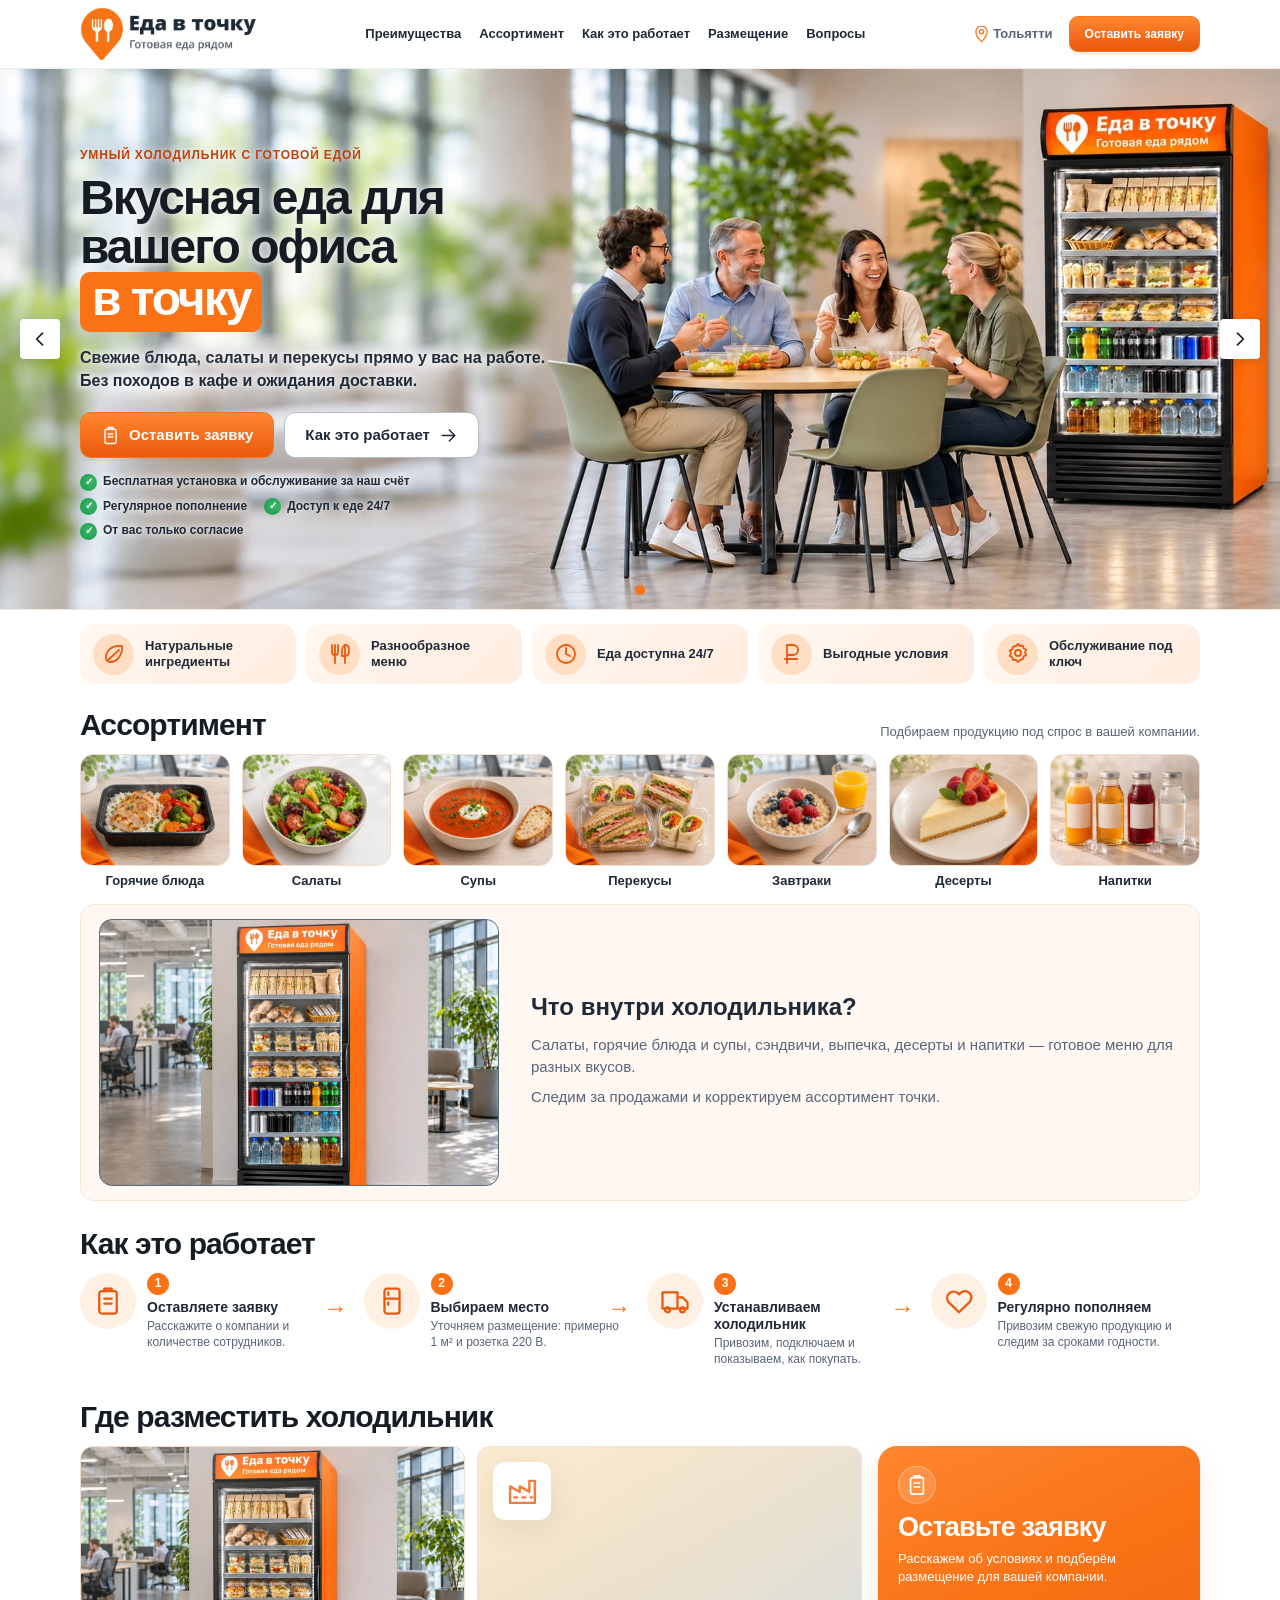
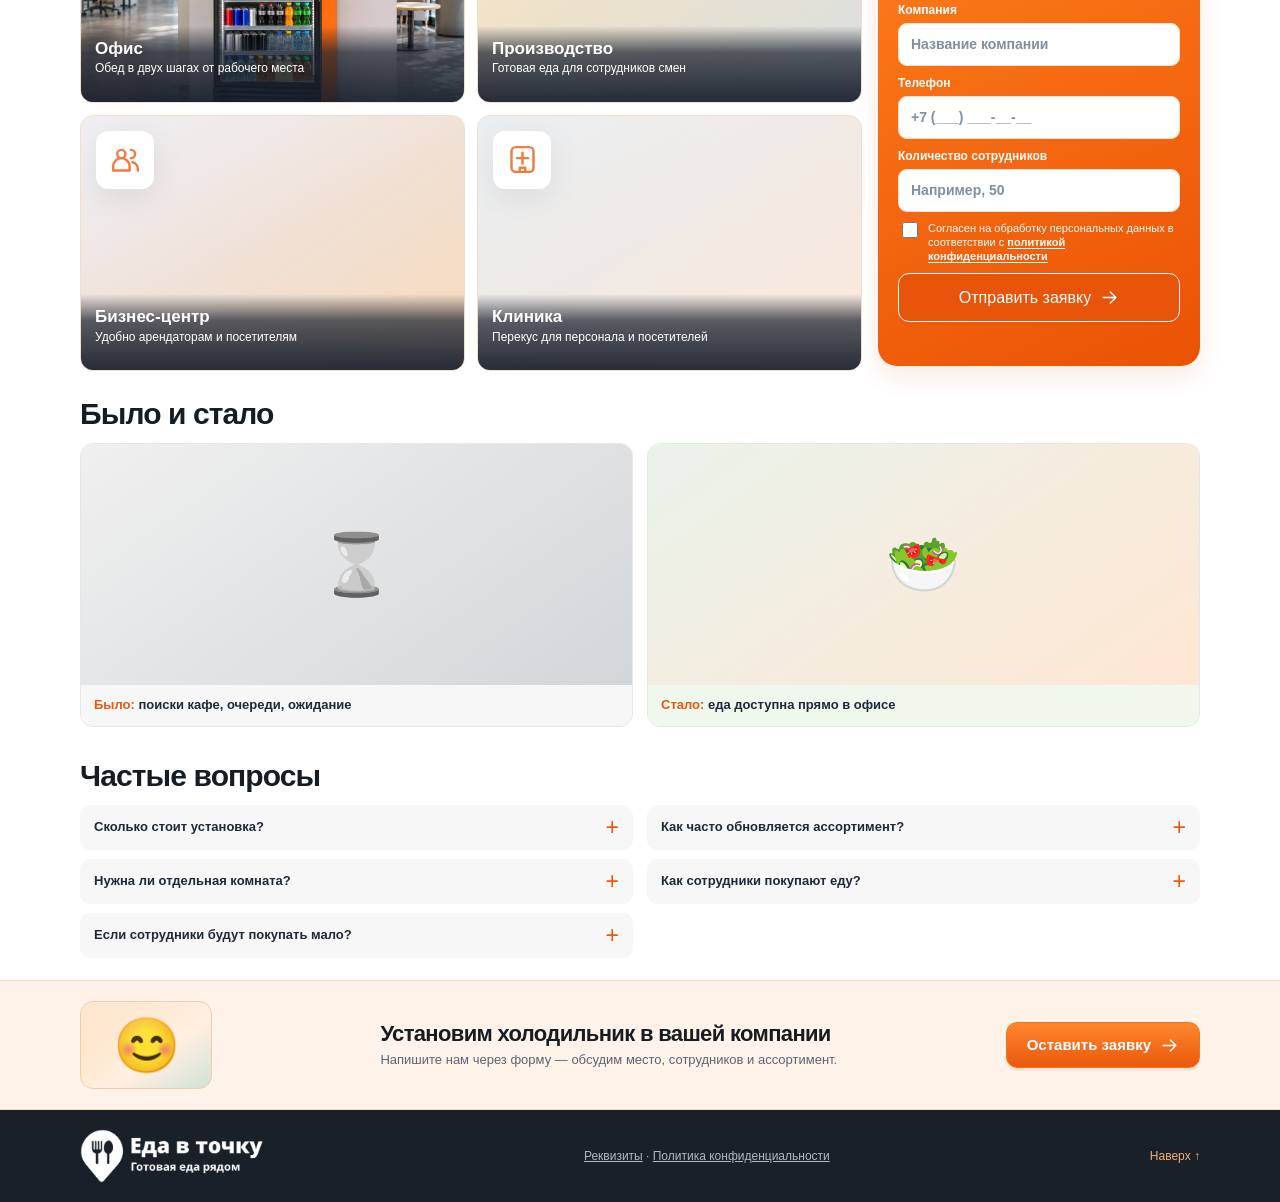
==== index.html @ dabb4aa0 "Блок «Что внутри холодильника»: фото с офисом (живее), блок компактнее на 130 px Co-Authored-By: Cla" ====
<!doctype html>
<html lang="ru">
<head>
  <meta charset="utf-8">
  <meta name="viewport" content="width=device-width, initial-scale=1">
  <meta name="theme-color" content="#f97316">
  <meta name="robots" content="noindex">
  <meta name="description" content="Готовая еда прямо в офисе: установим умный холодильник в Тольятти, будем пополнять ассортимент и обслуживать его.">
  <title>Еда в точку — готовая еда в вашем офисе</title>
  <link rel="icon" type="image/png" href="favicon.png">
  <link rel="stylesheet" href="landing.css">
</head>
<body class="lp" id="top">
  <a class="lp-skip" href="#content">К содержимому</a>
  <header class="lp-header">
    <div class="lp-wrap lp-header-bar">
      <a class="lp-logo" href="#top" aria-label="Еда в точку — наверх"><img src="images/logo.webp" width="480" height="146" alt="Еда в точку — готовая еда рядом"></a>
      <nav class="lp-nav" aria-label="Навигация"><a href="#benefits">Преимущества</a><a href="#inside">Ассортимент</a><a href="#how">Как это работает</a><a href="#placement">Размещение</a><a href="#faq">Вопросы</a></nav>
      <div class="lp-header-right"><span class="lp-city"><svg aria-hidden="true" class="" xmlns="http://www.w3.org/2000/svg" viewBox="0 0 24 24" fill="none" stroke="currentColor" stroke-width="1.8" stroke-linecap="round" stroke-linejoin="round"><path d="M12 22s8-8 8-14a8 8 0 0 0-16 0c0 6 8 14 8 14Z"/><circle cx="12" cy="8" r="3"/></svg> Тольятти</span><a class="lp-btn lp-btn-small" href="#lead">Оставить заявку</a></div>
    </div>
  </header>
  <main id="content">
    <section class="lp-hero lp-slider" aria-roledescription="carousel" aria-label="Главный баннер">
      <div class="lp-slides">
      <div class="lp-slide is-active" role="group" aria-roledescription="slide" aria-label="Слайд 1">
      <img class="lp-slide-img" src="images/hero.webp" width="1920" height="816" alt="Коллеги обедают в светлом офисе рядом с умным холодильником с готовой едой" fetchpriority="high" decoding="async">
      <div class="lp-wrap lp-hero-grid">
        <div class="lp-hero-copy">
          <p class="lp-eyebrow">Умный холодильник с готовой едой</p>
          <h1>Вкусная еда для вашего офиса <span class="lp-highlight">в точку</span></h1>
          <p class="lp-lead">Свежие блюда, салаты и перекусы прямо у вас на работе.<br> Без походов в кафе и ожидания доставки.</p>
          <div class="lp-actions"><a class="lp-btn" href="#lead"><svg aria-hidden="true" class="" xmlns="http://www.w3.org/2000/svg" viewBox="0 0 24 24" fill="none" stroke="currentColor" stroke-width="1.8" stroke-linecap="round" stroke-linejoin="round"><rect x="5" y="4" width="14" height="18" rx="2"/><path d="M9 4V2h6v2M9 10h6m-6 4h6"/></svg> Оставить заявку</a><a class="lp-btn lp-btn-ghost" href="#how">Как это работает <svg aria-hidden="true" class="" xmlns="http://www.w3.org/2000/svg" viewBox="0 0 24 24" fill="none" stroke="currentColor" stroke-width="1.8" stroke-linecap="round" stroke-linejoin="round"><path d="M4 12h16m-7-7 7 7-7 7"/></svg></a></div>
          <ul class="lp-ticks"><li class="lp-tick-wide">Бесплатная установка и обслуживание за наш счёт</li><li>Регулярное пополнение</li><li>Доступ к еде 24/7</li><li class="lp-tick-wide">От вас только согласие</li></ul>
        </div>
      </div>
      </div>
      </div>
      <button class="lp-arrow lp-arrow-prev" type="button" aria-label="Предыдущий слайд"><svg aria-hidden="true" viewBox="0 0 24 24" fill="none" stroke="currentColor" stroke-width="2" stroke-linecap="round" stroke-linejoin="round"><path d="m15 5-7 7 7 7"/></svg></button>
      <button class="lp-arrow lp-arrow-next" type="button" aria-label="Следующий слайд"><svg aria-hidden="true" viewBox="0 0 24 24" fill="none" stroke="currentColor" stroke-width="2" stroke-linecap="round" stroke-linejoin="round"><path d="m9 5 7 7-7 7"/></svg></button>
      <div class="lp-dots" role="tablist" aria-label="Выбор слайда"></div>
    </section>
    <section class="lp-perks-section" id="benefits" aria-label="Преимущества"><div class="lp-wrap lp-perks"><div class="lp-perk"><span class="lp-perk-icon"><svg aria-hidden="true" class="" xmlns="http://www.w3.org/2000/svg" viewBox="0 0 24 24" fill="none" stroke="currentColor" stroke-width="1.8" stroke-linecap="round" stroke-linejoin="round"><path d="M20 4C9 3 4 9 4 16a4 4 0 0 0 4 4c7 0 13-7 12-16ZM6 18l11-10"/></svg></span><span>Натуральные ингредиенты</span></div>
<div class="lp-perk"><span class="lp-perk-icon"><svg aria-hidden="true" class="" xmlns="http://www.w3.org/2000/svg" viewBox="0 0 24 24" fill="none" stroke="currentColor" stroke-width="1.8" stroke-linecap="round" stroke-linejoin="round"><path d="M4 3v7a3 3 0 0 0 6 0V3M7 3v18M17 3v18M14 9c0-4 2-6 4-6s3 2 3 6-2 5-4 5h-3Z"/></svg></span><span>Разнообразное меню</span></div>
<div class="lp-perk"><span class="lp-perk-icon"><svg aria-hidden="true" class="" xmlns="http://www.w3.org/2000/svg" viewBox="0 0 24 24" fill="none" stroke="currentColor" stroke-width="1.8" stroke-linecap="round" stroke-linejoin="round"><circle cx="12" cy="12" r="9"/><path d="M12 6v6l4 2"/></svg></span><span>Еда доступна 24/7</span></div>
<div class="lp-perk"><span class="lp-perk-icon"><svg aria-hidden="true" class="" xmlns="http://www.w3.org/2000/svg" viewBox="0 0 24 24" fill="none" stroke="currentColor" stroke-width="1.8" stroke-linecap="round" stroke-linejoin="round"><path d="M7 17V3h6a5 5 0 0 1 0 10H7m-2 4h12M7 21v-8"/></svg></span><span>Выгодные условия</span></div>
<div class="lp-perk"><span class="lp-perk-icon"><svg aria-hidden="true" class="" xmlns="http://www.w3.org/2000/svg" viewBox="0 0 24 24" fill="none" stroke="currentColor" stroke-width="1.8" stroke-linecap="round" stroke-linejoin="round"><path d="M12 2 14 4l2.8-.4.8 2.7 2.5 1.4-1 2.7 1 2.7-2.5 1.4-.8 2.7L14 17.8 12 20l-2-2.2-2.8.4-.8-2.7L3.9 14l1-2.7-1-2.7 2.5-1.4.8-2.7L10 4Z"/><circle cx="12" cy="11" r="3"/></svg></span><span>Обслуживание под ключ</span></div></div></section>
    <section class="lp-section lp-food-section" id="inside">
      <div class="lp-wrap"><div class="lp-section-head"><h2>Ассортимент</h2><p>Подбираем продукцию под спрос в вашей компании.</p></div><div class="lp-food-grid"><article class="lp-food-tile"><div class="lp-photo-slot lp-food-photo"><img src="images/food-hot.webp" width="800" height="600" alt="Горячий обед: запечённая курица с рисом и овощами" loading="lazy" decoding="async"></div><h3>Горячие блюда</h3></article>
<article class="lp-food-tile"><div class="lp-photo-slot lp-food-photo"><img src="images/food-salads.webp" width="800" height="600" alt="Свежий салат с овощами и зеленью в миске" loading="lazy" decoding="async"></div><h3>Салаты</h3></article>
<article class="lp-food-tile"><div class="lp-photo-slot lp-food-photo"><img src="images/food-soups.webp" width="800" height="600" alt="Томатный суп со сметаной и зеленью, рядом ломтик хлеба" loading="lazy" decoding="async"></div><h3>Супы</h3></article>
<article class="lp-food-tile"><div class="lp-photo-slot lp-food-photo"><img src="images/food-snacks.webp" width="800" height="600" alt="Сэндвичи и роллы в прозрачных контейнерах" loading="lazy" decoding="async"></div><h3>Перекусы</h3></article>
<article class="lp-food-tile"><div class="lp-photo-slot lp-food-photo"><img src="images/food-breakfast.webp" width="800" height="600" alt="Овсяная каша с ягодами и стакан апельсинового сока" loading="lazy" decoding="async"></div><h3>Завтраки</h3></article>
<article class="lp-food-tile"><div class="lp-photo-slot lp-food-photo"><img src="images/food-desserts.webp" width="800" height="600" alt="Чизкейк с малиной, клубникой и мятой на тарелке" loading="lazy" decoding="async"></div><h3>Десерты</h3></article>
<article class="lp-food-tile"><div class="lp-photo-slot lp-food-photo"><img src="images/food-drinks.webp" width="800" height="600" alt="Стеклянные бутылки с соками и водой со льдом" loading="lazy" decoding="async"></div><h3>Напитки</h3></article></div>
        <div class="lp-fridge-feature">
          <div class="lp-photo-slot lp-fridge-slot"><img src="images/place-office.webp" width="1200" height="900" alt="Холодильник «Еда в точку» с сэндвичами, салатами, горячими обедами и напитками в светлом офисе" loading="lazy" decoding="async"></div>
          <div><h3>Что внутри холодильника?</h3><p>Салаты, горячие блюда и супы, сэндвичи, выпечка, десерты и напитки — готовое меню для разных вкусов.</p><p>Следим за продажами и корректируем ассортимент точки.</p></div>
        </div>
      </div>
    </section>
    <section class="lp-section lp-how-section" id="how">
      <div class="lp-wrap"><h2>Как это работает</h2><ol class="lp-steps"><li class="lp-step"><span class="lp-step-icon"><svg aria-hidden="true" class="" xmlns="http://www.w3.org/2000/svg" viewBox="0 0 24 24" fill="none" stroke="currentColor" stroke-width="1.8" stroke-linecap="round" stroke-linejoin="round"><rect x="5" y="4" width="14" height="18" rx="2"/><path d="M9 4V2h6v2M9 10h6m-6 4h6"/></svg></span><div class="lp-step-text"><span class="lp-step-number">1</span><h3>Оставляете заявку</h3><p>Расскажите о компании и количестве сотрудников.</p></div></li>
<li class="lp-step"><span class="lp-step-icon"><svg aria-hidden="true" class="" xmlns="http://www.w3.org/2000/svg" viewBox="0 0 24 24" fill="none" stroke="currentColor" stroke-width="1.8" stroke-linecap="round" stroke-linejoin="round"><rect x="6" y="2" width="12" height="20" rx="2"/><path d="M6 10h12M9 5v2m0 6v2"/></svg></span><div class="lp-step-text"><span class="lp-step-number">2</span><h3>Выбираем место</h3><p>Уточняем размещение: примерно 1 м² и розетка 220 В.</p></div></li>
<li class="lp-step"><span class="lp-step-icon"><svg aria-hidden="true" class="" xmlns="http://www.w3.org/2000/svg" viewBox="0 0 24 24" fill="none" stroke="currentColor" stroke-width="1.8" stroke-linecap="round" stroke-linejoin="round"><path d="M2 5h12v13H2zM14 9h4l4 4v5h-8"/><circle cx="6" cy="19" r="2"/><circle cx="18" cy="19" r="2"/></svg></span><div class="lp-step-text"><span class="lp-step-number">3</span><h3>Устанавливаем холодильник</h3><p>Привозим, подключаем и показываем, как покупать.</p></div></li>
<li class="lp-step"><span class="lp-step-icon"><svg aria-hidden="true" class="" xmlns="http://www.w3.org/2000/svg" viewBox="0 0 24 24" fill="none" stroke="currentColor" stroke-width="1.8" stroke-linecap="round" stroke-linejoin="round"><path d="M20.4 5.6a5.2 5.2 0 0 0-7.3 0L12 6.7l-1.1-1.1a5.2 5.2 0 0 0-7.3 7.3L12 21l8.4-8.1a5.2 5.2 0 0 0 0-7.3Z"/></svg></span><div class="lp-step-text"><span class="lp-step-number">4</span><h3>Регулярно пополняем</h3><p>Привозим свежую продукцию и следим за сроками годности.</p></div></li></ol></div>
    </section>
    <section class="lp-section lp-placement-section" id="placement">
      <div class="lp-wrap">
        <h2>Где разместить холодильник</h2>
        <div class="lp-placement-grid">
          <div class="lp-places"><article class="lp-place"><div class="lp-photo-slot lp-place-photo"><img src="images/place-office.webp" width="1200" height="900" alt="Холодильник «Еда в точку» в светлом офисе open-space" loading="lazy" decoding="async"><div class="lp-place-caption"><h3>Офис</h3><p>Обед в двух шагах от рабочего места</p></div></div></article>
<article class="lp-place"><div class="lp-photo-slot lp-place-photo" data-image="place-production" role="img" aria-label="Готовая еда для сотрудников смен"><span class="lp-scene-symbol"><svg aria-hidden="true" class="" xmlns="http://www.w3.org/2000/svg" viewBox="0 0 24 24" fill="none" stroke="currentColor" stroke-width="1.8" stroke-linecap="round" stroke-linejoin="round"><path d="M3 21V9l7 4V9l7 4V5h4v16H3Z"/><path d="M6 17h2m4 0h2m4 0h1"/></svg></span><div class="lp-place-caption"><h3>Производство</h3><p>Готовая еда для сотрудников смен</p></div></div></article>
<article class="lp-place"><div class="lp-photo-slot lp-place-photo" data-image="place-business-center" role="img" aria-label="Удобно арендаторам и посетителям"><span class="lp-scene-symbol"><svg aria-hidden="true" class="" xmlns="http://www.w3.org/2000/svg" viewBox="0 0 24 24" fill="none" stroke="currentColor" stroke-width="1.8" stroke-linecap="round" stroke-linejoin="round"><circle cx="9" cy="8" r="3"/><path d="M3 20v-3a6 6 0 0 1 12 0v3H3ZM16 5a3 3 0 0 1 0 6M17 14a5 5 0 0 1 4 5v1"/></svg></span><div class="lp-place-caption"><h3>Бизнес-центр</h3><p>Удобно арендаторам и посетителям</p></div></div></article>
<article class="lp-place"><div class="lp-photo-slot lp-place-photo" data-image="place-clinic" role="img" aria-label="Перекус для персонала и посетителей"><span class="lp-scene-symbol"><svg aria-hidden="true" class="" xmlns="http://www.w3.org/2000/svg" viewBox="0 0 24 24" fill="none" stroke="currentColor" stroke-width="1.8" stroke-linecap="round" stroke-linejoin="round"><rect x="4" y="3" width="16" height="18" rx="3"/><path d="M12 7v8m-4-4h8M10 21v-3h4v3"/></svg></span><div class="lp-place-caption"><h3>Клиника</h3><p>Перекус для персонала и посетителей</p></div></div></article></div>
          <aside class="lp-lead-panel" id="lead">
            <div class="lp-lead-panel-head"><span class="lp-lead-icon"><svg aria-hidden="true" class="" xmlns="http://www.w3.org/2000/svg" viewBox="0 0 24 24" fill="none" stroke="currentColor" stroke-width="1.8" stroke-linecap="round" stroke-linejoin="round"><rect x="5" y="4" width="14" height="18" rx="2"/><path d="M9 4V2h6v2M9 10h6m-6 4h6"/></svg></span><h2>Оставьте заявку</h2><p>Расскажем об условиях и подберём размещение для вашей компании.</p></div>
            <form class="lp-form" id="lead-form" action="submit.php" method="post" novalidate>
              <label>Компания<input name="company" type="text" autocomplete="organization" maxlength="150" placeholder="Название компании" required></label>
              <label>Телефон<input name="phone" type="tel" autocomplete="tel" inputmode="tel" maxlength="30" placeholder="+7 (___) ___-__-__" required></label>
              <label>Количество сотрудников<input name="employees" type="number" min="1" max="99999" inputmode="numeric" placeholder="Например, 50"></label>
              <div class="lp-hp" aria-hidden="true"><label>Сайт<input type="text" name="website" autocomplete="off" tabindex="-1"></label></div>
              <label class="lp-check"><input name="consent" type="checkbox" value="1" required><span>Согласен на обработку персональных данных в соответствии с <a href="privacy.html" target="_blank" rel="noopener">политикой конфиденциальности</a></span></label>
              <button type="submit" class="lp-btn lp-form-btn">Отправить заявку <svg aria-hidden="true" class="" xmlns="http://www.w3.org/2000/svg" viewBox="0 0 24 24" fill="none" stroke="currentColor" stroke-width="1.8" stroke-linecap="round" stroke-linejoin="round"><path d="M4 12h16m-7-7 7 7-7 7"/></svg></button>
              <p class="lp-form-note" id="lead-status" aria-live="polite" role="status"></p>
            </form>
          </aside>
        </div>
      </div>
    </section>
    <section class="lp-section lp-compare-section" id="comparison">
      <div class="lp-wrap"><h2>Было и стало</h2><div class="lp-compare-grid">
        <figure class="lp-compare-card"><div class="lp-compare-photo lp-compare-before" role="img" aria-label="Сотрудник ждёт обед в очереди"><span aria-hidden="true">⌛</span></div><figcaption><strong>Было:</strong> поиски кафе, очереди, ожидание</figcaption></figure>
        <figure class="lp-compare-card"><div class="lp-compare-photo lp-compare-after" role="img" aria-label="Сотрудник выбирает обед в офисном холодильнике"><span aria-hidden="true">🥗</span></div><figcaption><strong>Стало:</strong> еда доступна прямо в офисе</figcaption></figure>
      </div></div>
    </section>
    <section class="lp-section lp-faq-section" id="faq"><div class="lp-wrap"><h2>Частые вопросы</h2><div class="lp-faq"><details class="lp-faq-item"><summary>Сколько стоит установка?<span class="lp-faq-mark" aria-hidden="true">+</span></summary><p>Устанавливаем холодильник за наш счёт. Детальные условия размещения обсуждаем индивидуально.</p></details>
<details class="lp-faq-item"><summary>Как часто обновляется ассортимент?<span class="lp-faq-mark" aria-hidden="true">+</span></summary><p>Привозим свежую продукцию по графику, следим за сроками годности и анализируем покупки, чтобы корректировать ассортимент.</p></details>
<details class="lp-faq-item"><summary>Нужна ли отдельная комната?<span class="lp-faq-mark" aria-hidden="true">+</span></summary><p>Нет. Достаточно места примерно 1 × 1 метр и розетки 220 В. Доступ курьера и остальные условия согласуем перед установкой.</p></details>
<details class="lp-faq-item"><summary>Как сотрудники покупают еду?<span class="lp-faq-mark" aria-hidden="true">+</span></summary><p>Выбирают продукт у холодильника и оплачивают покупку через приложение по QR-коду.</p></details>
<details class="lp-faq-item"><summary>Если сотрудники будут покупать мало?<span class="lp-faq-mark" aria-hidden="true">+</span></summary><p>Обсудим прогнозируемую посещаемость и условия размещения до установки холодильника. Обязательный минимальный оборот здесь не заявляем.</p></details></div></div></section>
    <section class="lp-bottom-cta"><div class="lp-wrap lp-bottom-inner"><div class="lp-photo-slot lp-bottom-photo" data-image="lead-relax" role="img" aria-label="Сотрудница с готовым обедом отдыхает рядом с холодильником"><span aria-hidden="true">😊</span></div><div><h2>Установим холодильник в вашей компании</h2><p>Напишите нам через форму — обсудим место, сотрудников и ассортимент.</p></div><a class="lp-btn" href="#lead">Оставить заявку <svg aria-hidden="true" class="" xmlns="http://www.w3.org/2000/svg" viewBox="0 0 24 24" fill="none" stroke="currentColor" stroke-width="1.8" stroke-linecap="round" stroke-linejoin="round"><path d="M4 12h16m-7-7 7 7-7 7"/></svg></a></div></section>
  </main>
  <footer class="lp-footer"><div class="lp-wrap lp-footer-row"><a class="lp-logo lp-logo-footer" href="#top"><img src="images/logo-white.webp" width="480" height="141" alt="Еда в точку — готовая еда рядом"></a><div class="lp-footer-req"><a href="requisites.html">Реквизиты</a> · <a href="privacy.html">Политика конфиденциальности</a></div><a href="#top" class="lp-footer-top">Наверх ↑</a></div></footer>
  <script>
(function () {
  var slider = document.querySelector('.lp-slider');
  if (!slider) return;
  var slides = slider.querySelectorAll('.lp-slide');
  var dots = slider.querySelector('.lp-dots');
  var current = 0;
  function show(i) {
    current = (i + slides.length) % slides.length;
    slides.forEach(function (el, n) {
      el.classList.toggle('is-active', n === current);
      el.setAttribute('aria-hidden', n === current ? 'false' : 'true');
    });
    dots.querySelectorAll('button').forEach(function (b, n) {
      b.setAttribute('aria-selected', n === current ? 'true' : 'false');
    });
  }
  slides.forEach(function (el, n) {
    var b = document.createElement('button');
    b.type = 'button';
    b.setAttribute('role', 'tab');
    b.setAttribute('aria-label', 'Слайд ' + (n + 1));
    b.addEventListener('click', function () { show(n); });
    dots.appendChild(b);
  });
  slider.querySelector('.lp-arrow-prev').addEventListener('click', function () { show(current - 1); });
  slider.querySelector('.lp-arrow-next').addEventListener('click', function () { show(current + 1); });
  show(0);
})();
</script>
  <script>
  (function () {
    var form = document.getElementById('lead-form');
    var status = document.getElementById('lead-status');
    var button = form.querySelector('button');
    form.addEventListener('submit', function (event) {
      event.preventDefault();
      var company = form.elements.company.value.trim();
      var phone = form.elements.phone.value.replace(/\D/g, '');
      if (!company || phone.length < 10 || !form.elements.consent.checked) {
        status.textContent = 'Заполните компанию, телефон и подтвердите согласие.';
        return;
      }
      button.disabled = true;
      status.textContent = 'Отправляем...';
      fetch(form.action, {method: 'POST', body: new FormData(form)})
        .then(function (response) { return response.json().then(function (data) { return {ok:response.ok && data.ok, data:data}; }); })
        .then(function (result) {
          if (result.ok) {
            form.reset();
            status.textContent = 'Спасибо! Заявка отправлена. Свяжемся с вами в рабочее время.';
          } else {
            status.textContent = result.data && result.data.errors ? 'Проверьте поля формы.' : 'Не удалось отправить заявку. Попробуйте позже.';
          }
        })
        .catch(function () { status.textContent = 'Не удалось отправить заявку. Попробуйте позже.'; })
        .then(function () { button.disabled = false; });
    });
  })();
  </script>
</body>
</html>
---- landing.css ----
/* «Еда в точку» — style v4. One-page responsive orange / white landing. */
:root {
  --lp-orange: #f97316;
  --lp-orange-dark: #ea580c;
  --lp-orange-soft: #fff1e6;
  --lp-ink: #1f2937;
  --lp-ink-deep: #151c24;
  --lp-muted: #596579;
  --lp-line: #e6e6e6;
  --lp-light: #fffaf6;
  --lp-white: #fff;
  --lp-green: #16a34a;
  --lp-radius: 17px;
}
*, *::before, *::after { box-sizing:border-box; }
html { scroll-behavior:smooth; scroll-padding-top:75px; }
body.lp { margin:0; background:var(--lp-white); color:var(--lp-ink); font:400 16px/1.46 -apple-system,BlinkMacSystemFont,"Segoe UI",Roboto,Arial,sans-serif; }
.lp img,.lp svg { display:block; }
.lp svg { width:22px; height:22px; }
.lp img { max-width:100%; }
.lp a { color:inherit; }
.lp button,.lp input { font:inherit; }
.lp-wrap { width:min(100% - 32px, 1120px); margin-inline:auto; }
.lp-skip { position:absolute; left:-9999px; top:10px; z-index:100; background:white; padding:10px; }
.lp-skip:focus { left:10px; }
:where(a,button,input,summary):focus-visible { outline:3px solid #fbbf24; outline-offset:3px; }
.lp-header { position:sticky; top:0; z-index:40; background:rgba(255,255,255,.97); border-bottom:1px solid #eee; backdrop-filter:blur(16px); }
.lp-header-bar { min-height:68px; display:flex; align-items:center; gap:20px; }
.lp-logo { display:inline-flex; align-items:center; gap:11px; flex:0 0 auto; color:var(--lp-ink-deep); text-decoration:none; font-weight:850; font-size:23px; line-height:1.0; letter-spacing:-.045em; }
.lp-logo small { display:block; margin-top:5px; color:var(--lp-muted); font-size:11px; letter-spacing:0; font-weight:600; }
.lp-logo-mark { width:39px; height:43px; flex:0 0 39px; display:grid; place-items:center; background:var(--lp-orange); color:#fff; border-radius:54% 54% 54% 7%; transform:rotate(-45deg); }
.lp-logo-mark svg { transform:rotate(45deg); width:23px; height:23px; }
.lp-nav { display:flex; align-items:center; flex-wrap:wrap; gap:18px; margin-left:auto; }
.lp-nav a { font-size:13px; text-decoration:none; font-weight:650; white-space:nowrap; transition:color .2s; }
.lp-nav a:hover { color:var(--lp-orange-dark); }
.lp-header-right { margin-left:auto; display:flex; align-items:center; gap:16px; }
.lp-city { color:var(--lp-muted); font-size:13px; display:inline-flex; align-items:center; gap:3px; white-space:nowrap; font-weight:650; }
.lp-city svg { color:var(--lp-orange); width:17px; height:17px; }
.lp-btn { border:1px solid var(--lp-orange); color:#fff!important; background:linear-gradient(180deg,#ff8730,var(--lp-orange-dark)); display:inline-flex; align-items:center; justify-content:center; gap:9px; text-decoration:none; border-radius:11px; padding:12px 20px; font-size:15px; font-weight:750; line-height:1.22; cursor:pointer; min-height:46px; box-shadow:0 3px 0 rgba(153,64,12,.08); transition:transform .16s,background .16s,box-shadow .16s; }
.lp-btn svg { width:19px; height:19px; }
.lp-btn:hover { background:linear-gradient(180deg,#f97316,#d84909); transform:translateY(-1px); box-shadow:0 7px 14px rgba(234,88,12,.14); }
.lp-btn-small { min-height:36px; padding:9px 15px; border-radius:9px; font-size:12px; white-space:nowrap; }
.lp-btn-ghost { background:#fff; color:var(--lp-ink)!important; border-color:#b5bcc5; box-shadow:none; }
.lp-btn-ghost:hover { color:var(--lp-orange-dark)!important; border-color:var(--lp-orange); background:#fff; }
.lp-hero { background:linear-gradient(110deg,#fff 5%,#fffaf5 47%,#fbe9dc 100%); border-bottom:1px solid #f7e8dc; }
.lp-hero-grid { min-height:382px; display:grid; grid-template-columns:minmax(0,.89fr) minmax(0,1.11fr); align-items:stretch; gap:12px; }
.lp-hero-copy { padding:44px 6px 35px 0; align-self:center; z-index:1; }
.lp-eyebrow { font-size:12px; font-weight:850; letter-spacing:.07em; text-transform:uppercase; margin:0 0 8px; color:var(--lp-orange-dark); }
h1,h2,h3,p { overflow-wrap:break-word; }
.lp h1 { font-size:clamp(32px,3.9vw,48px); line-height:1.03; max-width:555px; margin:0 0 14px; font-weight:850; letter-spacing:-.042em; color:var(--lp-ink-deep); }
.lp-highlight { display:inline-block; border-radius:10px; color:white; background:var(--lp-orange); padding:0 10px 4px; box-decoration-break:clone; }
.lp-lead { color:#384253; font-size:16px; line-height:1.45; max-width:470px; margin:0 0 20px; }
.lp-actions { display:flex; flex-wrap:wrap; gap:10px; margin-bottom:15px; }
.lp-ticks { display:flex; flex-wrap:wrap; gap:7px 17px; list-style:none; padding:0; margin:0; color:#3f4852; font-size:12px; font-weight:650; }
.lp-ticks li { display:flex; align-items:center; gap:6px; }
.lp-ticks li::before { content:"✓"; color:#fff; background:var(--lp-green); font-size:10px; display:grid; place-items:center; border-radius:50%; height:17px; width:17px; flex:0 0 17px; }
.lp-photo-flag { position:absolute; bottom:9px; right:9px; background:#fffde9; color:#986108; border:1px solid #f6d58d; border-radius:6px; padding:4px 7px; font-size:10px; }
.lp-perks-section { padding:14px 0 6px; }
.lp-perks { display:grid; grid-template-columns:repeat(5,minmax(0,1fr)); gap:10px; }
.lp-perk { display:flex; align-items:center; gap:11px; min-height:60px; border-radius:15px; background:linear-gradient(135deg,#fff8f1,#ffede0); padding:9px 13px; font-size:13px; font-weight:750; line-height:1.23; }
.lp-perk-icon { width:41px; height:41px; flex:0 0 41px; display:grid; place-items:center; color:var(--lp-orange-dark); border-radius:50%; background:#ffdec4; }
.lp-perk-icon svg { width:24px; height:24px; }
.lp-section { padding:17px 0; }
.lp-section h2,.lp-bottom-cta h2 { margin:0 0 12px; font-size:clamp(23px,2.6vw,30px); color:var(--lp-ink-deep); line-height:1.17; font-weight:850; letter-spacing:-.03em; }
.lp-section-head { display:flex; align-items:end; gap:16px; justify-content:space-between; }
.lp-section-head p { margin:0 0 12px; color:var(--lp-muted); font-size:13px; }
.lp-food-grid { display:grid; grid-template-columns:repeat(7,minmax(0,1fr)); gap:12px; }
.lp-food-tile { min-width:0; }
.lp-photo-slot { border-radius:13px; background:linear-gradient(145deg,#ffdbb7,#fff0e1 60%,#d3e1d7); position:relative; overflow:hidden; display:grid; place-items:center; border:1px solid #f0dfce; }
.lp-photo-slot::after { content:""; position:absolute; inset:0; pointer-events:none; background:linear-gradient(155deg,rgba(255,255,255,.32),transparent 50%); }
.lp-food-photo { aspect-ratio:4/3; }
.lp-food-photo > span { filter:drop-shadow(0 10px 7px #74462944); font-size:clamp(38px,5vw,72px); transform:rotate(-7deg); }
.lp-food-tile h3 { font-size:13px; line-height:1.3; text-align:center; font-weight:750; margin:7px 0 0; }
.lp-how-section { padding:8px 0 15px; }
.lp-steps { counter-reset:steps; margin:0; padding:0; display:grid; grid-template-columns:repeat(4,minmax(0,1fr)); gap:14px; list-style:none; }
.lp-step { min-width:0; display:flex; align-items:start; gap:11px; position:relative; }
.lp-step:not(:last-child)::after { content:"→"; color:var(--lp-orange); font-size:24px; position:absolute; right:2px; top:17px; }
.lp-step-icon { border-radius:50%; background:#fff0e4; color:var(--lp-orange-dark); display:grid; place-items:center; width:56px; height:56px; flex:0 0 56px; }
.lp-step-icon svg { width:30px; height:30px; }
.lp-step-text { min-width:0; padding-right:13px; }
.lp-step-number { background:var(--lp-orange); color:#fff; font-weight:850; border-radius:50%; width:22px; height:22px; display:grid; place-items:center; font-size:12px; margin-bottom:4px; }
.lp-step h3 { font-size:14px; line-height:1.22; font-weight:800; margin:0 0 3px; }
.lp-step p { font-size:12px; color:var(--lp-muted); margin:0; line-height:1.32; }
.lp-placement-section { padding-top:16px; }
.lp-placement-grid { display:grid; grid-template-columns:minmax(0,1fr) 322px; gap:16px; align-items:start; }
.lp-places { display:grid; grid-template-columns:repeat(2,minmax(0,1fr)); gap:12px; }
.lp-place-photo { aspect-ratio:16/9; align-items:end; background:linear-gradient(145deg,#ffe3c8,#d8dfea 58%,#e4f2e4); }
.lp-place:nth-child(2) .lp-place-photo { background:linear-gradient(145deg,#fce2b9,#d8dfe2); }
.lp-place:nth-child(3) .lp-place-photo { background:linear-gradient(145deg,#e9e9f0,#f8d9bb); }
.lp-place:nth-child(4) .lp-place-photo { background:linear-gradient(145deg,#e4e9ed,#fce9db); }
.lp-scene-symbol { position:absolute; top:15px; left:15px; background:#fff; border-radius:12px; display:grid; place-items:center; width:58px; height:58px; color:var(--lp-orange-dark); box-shadow:0 7px 30px #36404d22; }
.lp-scene-symbol svg { width:33px; height:33px; }
.lp-place-caption { width:100%; text-align:left; color:#fff; padding:14px; min-height:76px; background:linear-gradient(to top,rgba(23,30,43,.93),rgba(23,30,43,.70) 65%,transparent); position:relative; z-index:1; }
.lp-place-caption h3 { margin:0 0 3px; font-size:17px; font-weight:800; line-height:1.1; }
.lp-place-caption p { margin:0; font-size:12px; line-height:1.22; }
.lp-lead-panel { scroll-margin-top:85px; background:linear-gradient(155deg,#ff852f,#f97316 30%,#eb5205); color:#fff; padding:20px; border-radius:19px; box-shadow:0 10px 24px rgba(205,76,13,.12); }
.lp-lead-panel-head { margin-bottom:16px; }
.lp-lead-panel-head h2 { color:#fff; margin:0 0 6px; font-size:27px; }
.lp-lead-panel-head p { margin:0; font-size:13px; line-height:1.4; }
.lp-lead-icon { background:#ffffff24; border:1px solid #ffffff50; border-radius:50%; display:grid; place-items:center; height:38px; width:38px; margin-bottom:8px; }
.lp-lead-icon svg { width:22px; height:22px; }
.lp-form { display:grid; gap:9px; }
.lp-form label { min-width:0; display:grid; gap:4px; font-size:12px; font-weight:750; }
.lp-form input:not([type=checkbox]) { width:100%; min-width:0; min-height:41px; color:var(--lp-ink); background:#fff; border:1px solid #ffdfce; border-radius:9px; padding:10px 12px; font-size:14px; }
.lp-form input::placeholder { color:#8190a0; }
.lp-form .lp-check { display:flex; gap:7px; align-items:flex-start; line-height:1.3; font-size:11px; font-weight:500; color:#fff; }
.lp-form .lp-check input { width:16px; height:16px; flex:0 0 16px; margin-top:1px; accent-color:#fff; }
.lp-pending { background:#ffe9c8; color:#9b4e0d; padding:1px 4px; border-radius:4px; }
.lp-form-btn { border:1px solid #fff; background:#e9540b; width:100%; min-height:45px; }
.lp-form-btn:hover { background:#cf4305; }
.lp-form-btn:disabled { opacity:.66; cursor:wait; }
.lp-form-note { font-size:12px; min-height:15px; color:#fff; margin:0; }
.lp-hp { position:absolute; left:-10000px; width:1px; height:1px; overflow:hidden; }
.lp-compare-section { padding-top:8px; }
.lp-compare-grid { display:grid; grid-template-columns:repeat(2,minmax(0,1fr)); gap:14px; }
.lp-compare-card { margin:0; border:1px solid var(--lp-line); border-radius:13px; overflow:hidden; }
.lp-compare-photo { display:grid; place-items:center; aspect-ratio:16/7; background:linear-gradient(145deg,#f0f0f0,#d3d6d9); color:#555; }
.lp-compare-photo span { font-size:60px; filter:grayscale(1); }
.lp-compare-after { background:linear-gradient(145deg,#eaf3eb,#ffe7d3); }
.lp-compare-after span { filter:none; }
.lp-compare-card figcaption { background:#f7f7f7; padding:11px 13px; font-size:13px; font-weight:600; }
.lp-compare-card:last-child figcaption { background:#f0f8ed; }
.lp-compare-card figcaption strong { color:var(--lp-orange-dark); }
.lp-faq-section { padding-top:14px; padding-bottom:22px; }
.lp-faq { display:grid; grid-template-columns:repeat(2,minmax(0,1fr)); gap:9px 14px; }
.lp-faq-item { background:#f7f7f7; border-radius:10px; min-width:0; }
.lp-faq-item summary { list-style:none; display:flex; align-items:center; justify-content:space-between; gap:15px; cursor:pointer; padding:11px 14px; font-size:13px; font-weight:750; }
.lp-faq-item summary::-webkit-details-marker { display:none; }
.lp-faq-mark { color:var(--lp-orange-dark); font-size:23px; line-height:1; font-weight:400; flex:0 0 auto; }
.lp-faq-item[open] .lp-faq-mark { transform:rotate(45deg); }
.lp-faq-item p { margin:0; font-size:13px; color:var(--lp-muted); padding:0 14px 13px; line-height:1.45; }
.lp-bottom-cta { background:#fff3e9; border-block:1px solid #f7dabe; padding:20px 0; }
.lp-bottom-inner { display:flex; align-items:center; justify-content:space-between; gap:18px; }
.lp-bottom-cta h2 { font-size:22px; margin:0 0 5px; }
.lp-bottom-cta p { font-size:13px; color:var(--lp-muted); margin:0; }
.lp-footer { background:#1a2028; color:#f1f1f1; padding:19px 0; }
.lp-footer-row { display:flex; align-items:center; justify-content:space-between; gap:18px; }
.lp-logo-footer { color:#fff; font-size:19px; }
.lp-logo-footer .lp-logo-mark { width:33px; height:37px; flex-basis:33px; }
.lp-logo-footer .lp-logo-mark svg { width:20px; height:20px; }
.lp-logo-footer small { color:#cdd1d7; }
.lp-footer-note { max-width:410px; font-size:12px; color:#b1b8c1; }
.lp-footer-top { color:#f3ae7d!important; font-size:12px; white-space:nowrap; text-decoration:none; }
@media(max-width:1100px) {
 .lp-nav { gap:10px; }
 .lp-nav a { font-size:12px; }
 .lp-header-bar { gap:12px; }
 .lp-perk { gap:7px; padding:8px; }
 .lp-perk-icon { flex-basis:35px; height:35px; width:35px; }
 .lp-placement-grid { grid-template-columns:minmax(0,1fr) 300px; gap:12px; }
}
@media(max-width:900px) {
 .lp-nav { display:none; }
 .lp-logo { font-size:21px; }
 .lp-hero-grid { grid-template-columns:1fr 1fr; }
 .lp-hero-copy { padding-top:28px; padding-bottom:27px; }
 .lp-perks { grid-template-columns:repeat(3,minmax(0,1fr)); }
 .lp-food-grid { grid-template-columns:repeat(4,minmax(0,1fr)); }
 .lp-steps { grid-template-columns:repeat(2,minmax(0,1fr)); }
 .lp-step:not(:last-child)::after { display:none; }
 .lp-placement-grid { grid-template-columns:minmax(0,1fr) 280px; }
 .lp-places { grid-template-columns:1fr; }
 .lp-place-photo { aspect-ratio:16/7; }
}
@media(max-width:650px) {
 html { scroll-padding-top:66px; }
 .lp-header-bar { min-height:59px; }
 .lp-city { display:none; }
 .lp-logo { font-size:19px; }
 .lp-logo-mark { height:35px; width:33px; flex-basis:33px; }
 .lp-logo-mark svg { width:20px; height:20px; }
 .lp-btn-small { padding:8px 10px; font-size:11px; min-height:34px; }
 .lp-hero-grid { grid-template-columns:1fr; gap:0; }
 .lp-hero-copy { padding:22px 0 15px; }
 .lp h1 { font-size:34px; }
 .lp-lead { font-size:14px; max-width:none; margin-bottom:14px; }
 .lp-actions { margin-bottom:12px; }
 .lp-actions .lp-btn { min-height:42px; font-size:13px; padding:10px 12px; }
 .lp-ticks { gap:6px 11px; font-size:11px; }
 .lp-perks-section { padding:11px 0 5px; }
 .lp-perks { grid-template-columns:repeat(2,minmax(0,1fr)); gap:7px; }
 .lp-perk { font-size:11px; min-height:45px; padding:5px 7px; border-radius:10px; }
 .lp-perk-icon { flex:0 0 30px; width:30px; height:30px; }
 .lp-perk-icon svg { width:18px; height:18px; }
 .lp-perk:last-child { grid-column:1/-1; }
 .lp-section { padding:13px 0; }
 .lp-section h2 { font-size:23px; margin-bottom:10px; }
 .lp-section-head { display:block; }
 .lp-section-head p { margin-top:-5px; margin-bottom:11px; }
 .lp-food-grid { grid-template-columns:repeat(2,minmax(0,1fr)); gap:10px; }
 .lp-food-photo > span { font-size:50px; }
 .lp-food-tile h3 { font-size:12px; margin-top:4px; }
 .lp-steps { grid-template-columns:1fr; gap:10px; }
 .lp-step-icon { width:45px; height:45px; flex-basis:45px; }
 .lp-step-icon svg { width:25px; height:25px; }
 .lp-step-text { display:grid; grid-template-columns:20px 1fr; gap:0 5px; }
 .lp-step-number { width:19px; height:19px; margin-top:1px; }
 .lp-step h3 { font-size:14px; padding-top:2px; }
 .lp-step p { grid-column:2; font-size:12px; }
 .lp-placement-grid { grid-template-columns:1fr; }
 .lp-places { grid-template-columns:repeat(2,minmax(0,1fr)); gap:9px; }
 .lp-place-photo { aspect-ratio:4/3; }
 .lp-scene-symbol { height:36px; width:36px; top:8px; left:8px; }
 .lp-scene-symbol svg { width:21px; height:21px; }
 .lp-place-caption { padding:10px; min-height:73px; }
 .lp-place-caption h3 { font-size:14px; }
 .lp-place-caption p { font-size:11px; }
 .lp-lead-panel { padding:15px; border-radius:14px; }
 .lp-lead-panel-head { margin-bottom:12px; }
 .lp-lead-panel-head h2 { font-size:23px; }
 .lp-lead-panel-head p { font-size:12px; }
 .lp-lead-icon { display:none; }
 .lp-form { grid-template-columns:repeat(2,minmax(0,1fr)); gap:8px; }
 .lp-form label:nth-child(3),.lp-form .lp-check,.lp-form-btn,.lp-form-note { grid-column:1/-1; }
 .lp-form input:not([type=checkbox]) { min-height:42px; }
 .lp-compare-grid { gap:10px; }
 .lp-compare-photo { aspect-ratio:4/3; }
 .lp-compare-card figcaption { font-size:11px; padding:8px; }
 .lp-faq { grid-template-columns:1fr; gap:7px; }
 .lp-faq-item summary { font-size:12px; padding:10px 12px; }
 .lp-bottom-inner { align-items:flex-start; flex-direction:column; gap:12px; }
 .lp-bottom-cta h2 { font-size:19px; }
 .lp-footer-row { flex-wrap:wrap; }
 .lp-footer-note { order:3; width:100%; }
}
@media(max-width:390px) {
 .lp h1 { font-size:31px; }
 .lp-logo { font-size:17px; }
 .lp-perk { font-size:10.5px; }
 .lp-places { gap:7px; }
 .lp-place-caption h3 { font-size:13px; }
 .lp-place-caption p { font-size:10px; }
 .lp-form { grid-template-columns:1fr; }
 .lp-form label { grid-column:1/-1; }
}
@media(prefers-reduced-motion:reduce) {
 html { scroll-behavior:auto; }
 .lp-btn { transition:none; }
}


/* Additional image positions required by v4 photo set. */
.lp-fridge-feature { display:grid; grid-template-columns:200px minmax(0,1fr); gap:17px; align-items:center; background:#fff8f2; border:1px solid #fae6d5; padding:11px 14px; border-radius:14px; margin-top:14px; }
.lp-fridge-slot { aspect-ratio:4/3; background:linear-gradient(130deg,#263846,#475a67); border-color:#566c79; }
.lp-fridge-slot span { font-size:56px; filter:drop-shadow(0 9px 6px #0005); }
.lp-fridge-feature h3 { font-weight:850; font-size:18px; margin:0 0 6px; }
.lp-fridge-feature p { font-size:13px; color:var(--lp-muted); margin:0 0 4px; }
.lp-bottom-photo { flex:0 0 132px; width:132px; aspect-ratio:3/2; border-color:#f3cba8; }
.lp-bottom-photo span { font-size:54px; }
@media(max-width:650px) {
 .lp-fridge-feature { grid-template-columns:115px minmax(0,1fr); gap:11px; padding:9px; margin-top:11px; }
 .lp-fridge-slot span { font-size:38px; }
 .lp-fridge-feature h3 { font-size:14px; margin-bottom:3px; }
 .lp-fridge-feature p { font-size:11px; }
 .lp-bottom-photo { display:none; }
}

/* Реквизиты в подвале и страница политики */
.lp-footer-req { max-width:560px; font-size:12px; line-height:1.55; color:#b1b8c1; }
.lp-footer-req b { color:#fff; }
.lp-footer-req a { color:inherit; text-decoration:underline; }
.lp-form .lp-check a { color:#fff; font-weight:700; text-decoration:underline; text-underline-offset:2px; }
.lp-legal { background:#fff; color:var(--lp-ink); }
.lp-legal-page { max-width:820px; padding:32px 16px 64px; line-height:1.6; }
.lp-legal-page h1 { font-size:30px; margin:12px 0 4px; }
.lp-legal-page h2 { font-size:19px; margin:28px 0 8px; }
.lp-legal-date { color:var(--lp-muted); margin:0 0 8px; }
.lp-legal-back { color:var(--lp-orange-dark); text-decoration:none; }
.lp-legal-page ul { padding-left:22px; }
.lp-req { display:grid; grid-template-columns:max-content 1fr; gap:6px 18px; }
.lp-req dt { color:var(--lp-muted); } .lp-req dd { margin:0; }

/* Шапка: один цельный широкий кадр на всю ширину, текст лежит прямо на размытой левой части фотографии */
@media(min-width:901px) {
  .lp-hero { position:relative; overflow:hidden; }
  .lp-hero-grid { position:static; min-height:520px; grid-template-columns:minmax(0,1fr); }
  .lp-hero-copy { position:relative; z-index:2; max-width:520px; }
  .lp h1 { max-width:500px; }
}

/* Слайдер шапки: размытый нейтральный фон на всю ширину, стрелки и точки */
.lp-slides { display:grid; }
.lp-slider { position:relative; }
.lp-slide { grid-area:1/1; position:relative; isolation:isolate; overflow:hidden; opacity:0; visibility:hidden; transition:opacity .45s ease, visibility .45s; }
.lp-slide.is-active { opacity:1; visibility:visible; }
.lp-arrow { position:absolute; top:50%; transform:translateY(-50%); z-index:3; width:40px; height:40px; display:grid; place-items:center; border:0; border-radius:4px; background:#fff; color:var(--lp-ink-deep); box-shadow:0 2px 10px rgba(31,41,55,.18); cursor:pointer; }
.lp-arrow svg { width:20px; height:20px; }
.lp-arrow:hover { color:var(--lp-orange-dark); }
.lp-arrow-prev { left:20px; } .lp-arrow-next { right:20px; }
.lp-dots { position:absolute; left:0; right:0; bottom:14px; z-index:3; display:flex; justify-content:center; gap:10px; }
.lp-dots button { width:10px; height:10px; padding:0; border:0; border-radius:50%; background:#fff; box-shadow:0 0 0 1px rgba(31,41,55,.25); cursor:pointer; }
.lp-dots button[aria-selected="true"] { background:var(--lp-orange); box-shadow:none; }
@media(min-width:901px) {
}
@media(max-width:900px) {
  .lp-arrow { top:auto; bottom:8px; transform:none; width:34px; height:34px; }
  .lp-arrow-prev { left:12px; } .lp-arrow-next { right:12px; }
  .lp-dots { bottom:20px; }
}

.lp-slide .lp-hero-grid { z-index:3; }

.lp-slide-img { position:absolute; inset:0; z-index:0; width:100%; height:100%; object-fit:cover; object-position:center 45%; }
@media(max-width:900px) {
  .lp-slide { display:flex; flex-direction:column; }
  .lp-slide-img { position:relative; inset:auto; order:2; height:320px; object-position:82% 45%; }
}
@media(min-width:901px) {
  .lp-hero-copy { text-shadow:0 0 18px rgba(255,255,255,.95), 0 0 6px rgba(255,255,255,.8); }
  .lp-hero-copy .lp-btn, .lp-hero-copy .lp-highlight { text-shadow:none; }
  .lp-hero-copy .lp-eyebrow { color:#c2410c; }
}

.lp-ticks .lp-tick-wide { flex-basis:100%; }
@media(min-width:901px) { .lp-hero-copy .lp-ticks { color:#1f2937; font-weight:750; } .lp-hero-copy .lp-lead { color:#1f2937; } }

/* Читаемость текста на фото и воздух вокруг «в точку» */
.lp-highlight { padding:2px 12px 9px; }
@media(min-width:901px) {
  .lp-hero-copy .lp-lead, .lp-hero-copy .lp-ticks { text-shadow:0 0 6px #fff, 0 0 12px #fff, 0 0 22px rgba(255,255,255,.95), 0 0 36px rgba(255,255,255,.85); }
  .lp-hero-copy .lp-lead { font-weight:550; }
}
@media(max-width:650px) { .lp-lead br { display:none; } }

.lp-fridge-slot img { display:block; width:100%; height:100%; object-fit:cover; }
@media(min-width:901px) {
  .lp-fridge-feature { grid-template-columns:minmax(0,520px) minmax(0,1fr); gap:32px; padding:16px 20px; }
  .lp-fridge-feature h3 { font-size:24px; margin-bottom:10px; }
  .lp-fridge-feature p { font-size:15px; margin-bottom:8px; }
}
@media(max-width:650px) {
  .lp-fridge-feature { grid-template-columns:1fr; gap:10px; }
  .lp-fridge-feature h3 { font-size:16px; }
  .lp-fridge-feature p { font-size:12px; }
}

.lp-logo img { display:block; height:44px; width:auto; }
.lp-logo-footer img { height:40px; }
@media(max-width:650px) { .lp-logo img { height:36px; } .lp-logo-footer img { height:34px; } }
.lp-logo img { height:54px; }
@media(max-width:650px) { .lp-logo img { height:42px; } }
@media(min-width:901px) {
  .lp-hero-grid { min-height:clamp(540px,33vw,700px); }
  .lp-slide-img { object-position:75% 20%; }
}
@media(max-width:900px) { .lp-slide-img { object-position:100% 40%; } }

/* Узкие ноутбуки и планшеты (901–1200 px): текст над картинкой, как на телефоне, чтобы заголовок не перекрывал людей */
@media(min-width:901px) and (max-width:1200px) {
  .lp-slide { display:flex; flex-direction:column; }
  .lp-hero-grid { min-height:0; }
  .lp-hero-copy { padding:36px 0 28px; max-width:none; text-shadow:none; }
  .lp-slide-img { position:relative; inset:auto; order:2; height:380px; object-position:100% 35%; }
  .lp-arrow { top:auto; bottom:12px; transform:none; width:36px; height:36px; }
  .lp-dots { bottom:22px; }
}

.lp-food-photo img { display:block; width:100%; height:100%; object-fit:cover; }

.lp-place-photo img { position:absolute; inset:0; width:100%; height:100%; object-fit:cover; object-position:center 0%; }
.lp-place-photo { aspect-ratio:3/2; }

/* Блок «Что внутри холодильника»: компактнее, фото 3:2 как в карточке «Офис» */
.lp-fridge-slot { aspect-ratio:3/2; }
.lp-fridge-slot img { object-position:center 0%; }
@media(min-width:901px) { .lp-fridge-feature { grid-template-columns:minmax(0,400px) minmax(0,1fr); gap:32px; padding:14px 18px; } }
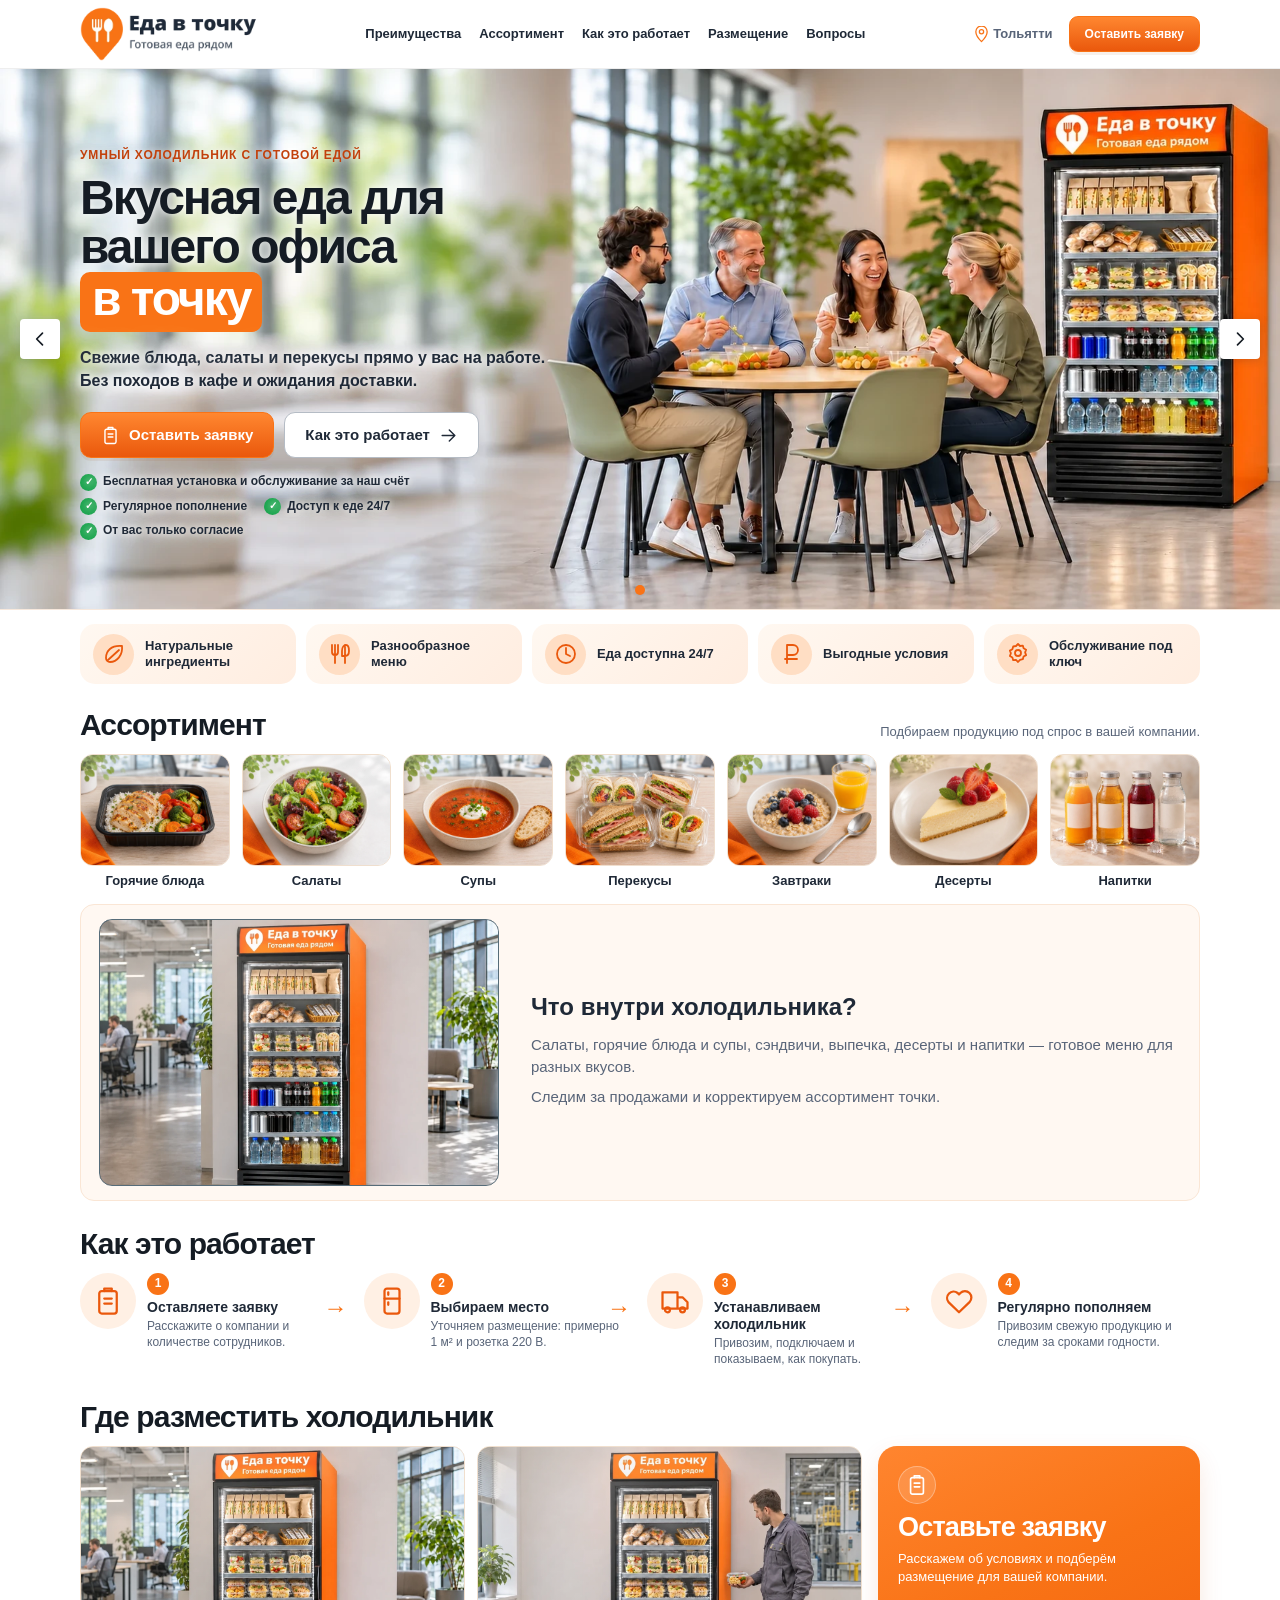
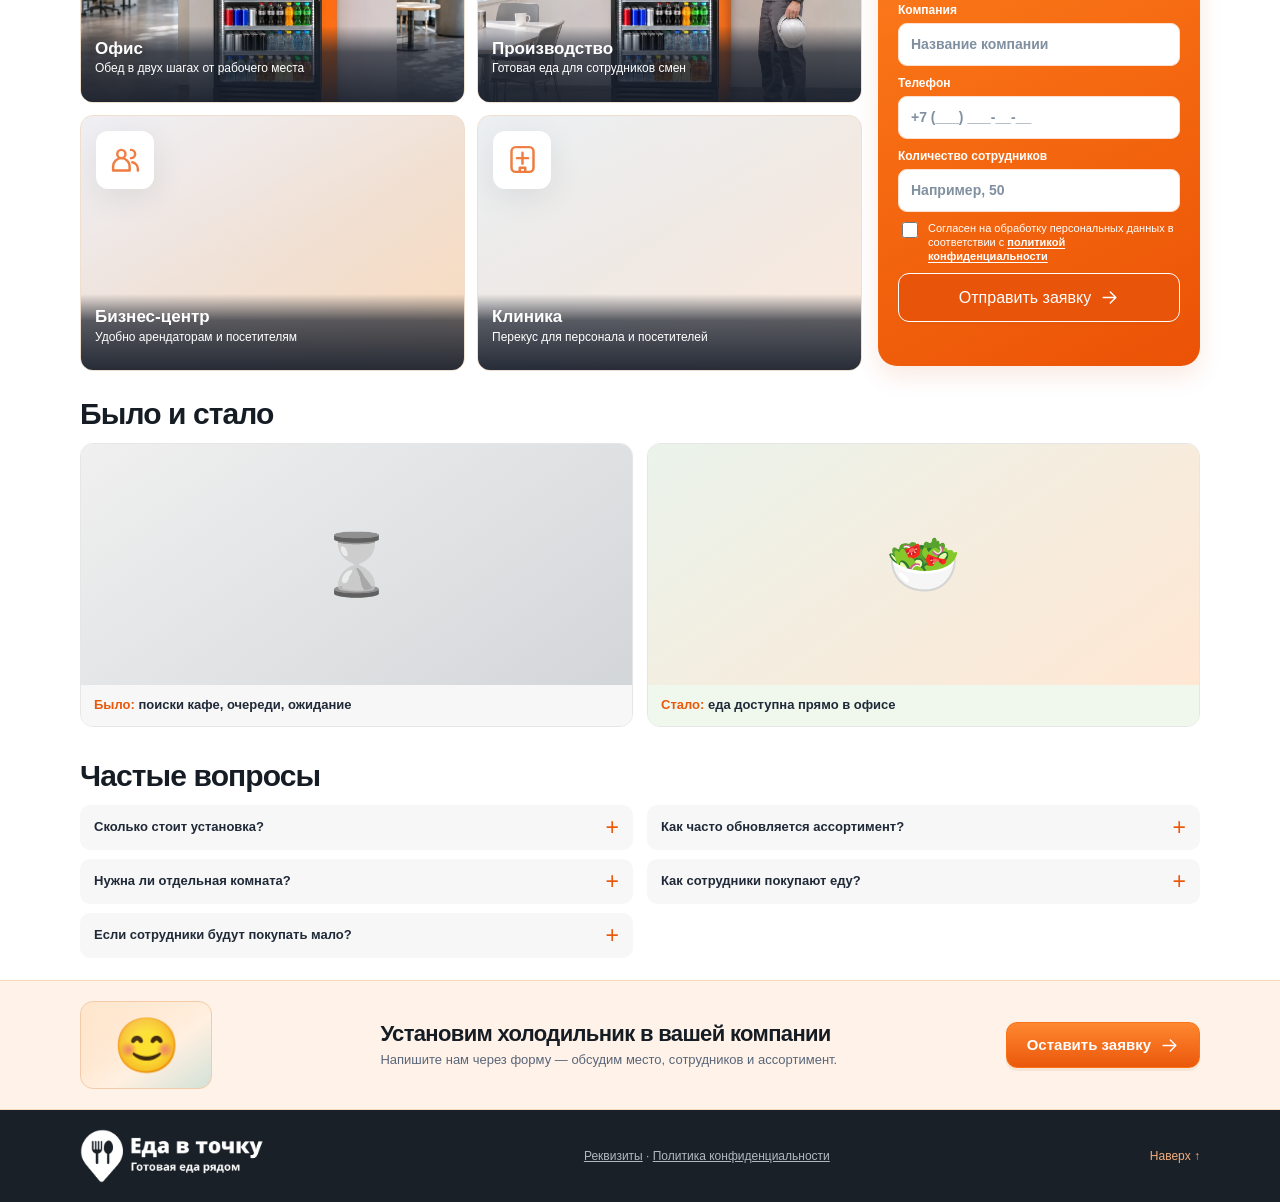
==== commit 8213e7d2: "Фото place-production в карточке «Производство» (#19) Co-Authored-By: Claude Sonnet 5.5 <noreply@ant" ====
--- a/index.html
+++ b/index.html
@@ -69,7 +69,7 @@
         <h2>Где разместить холодильник</h2>
         <div class="lp-placement-grid">
           <div class="lp-places"><article class="lp-place"><div class="lp-photo-slot lp-place-photo"><img src="images/place-office.webp" width="1200" height="900" alt="Холодильник «Еда в точку» в светлом офисе open-space" loading="lazy" decoding="async"><div class="lp-place-caption"><h3>Офис</h3><p>Обед в двух шагах от рабочего места</p></div></div></article>
-<article class="lp-place"><div class="lp-photo-slot lp-place-photo" data-image="place-production" role="img" aria-label="Готовая еда для сотрудников смен"><span class="lp-scene-symbol"><svg aria-hidden="true" class="" xmlns="http://www.w3.org/2000/svg" viewBox="0 0 24 24" fill="none" stroke="currentColor" stroke-width="1.8" stroke-linecap="round" stroke-linejoin="round"><path d="M3 21V9l7 4V9l7 4V5h4v16H3Z"/><path d="M6 17h2m4 0h2m4 0h1"/></svg></span><div class="lp-place-caption"><h3>Производство</h3><p>Готовая еда для сотрудников смен</p></div></div></article>
+<article class="lp-place"><div class="lp-photo-slot lp-place-photo"><img src="images/place-production.webp" width="1200" height="900" alt="Холодильник «Еда в точку» в комнате отдыха на производстве, сотрудник в спецодежде берёт обед" loading="lazy" decoding="async"><div class="lp-place-caption"><h3>Производство</h3><p>Готовая еда для сотрудников смен</p></div></div></article>
 <article class="lp-place"><div class="lp-photo-slot lp-place-photo" data-image="place-business-center" role="img" aria-label="Удобно арендаторам и посетителям"><span class="lp-scene-symbol"><svg aria-hidden="true" class="" xmlns="http://www.w3.org/2000/svg" viewBox="0 0 24 24" fill="none" stroke="currentColor" stroke-width="1.8" stroke-linecap="round" stroke-linejoin="round"><circle cx="9" cy="8" r="3"/><path d="M3 20v-3a6 6 0 0 1 12 0v3H3ZM16 5a3 3 0 0 1 0 6M17 14a5 5 0 0 1 4 5v1"/></svg></span><div class="lp-place-caption"><h3>Бизнес-центр</h3><p>Удобно арендаторам и посетителям</p></div></div></article>
 <article class="lp-place"><div class="lp-photo-slot lp-place-photo" data-image="place-clinic" role="img" aria-label="Перекус для персонала и посетителей"><span class="lp-scene-symbol"><svg aria-hidden="true" class="" xmlns="http://www.w3.org/2000/svg" viewBox="0 0 24 24" fill="none" stroke="currentColor" stroke-width="1.8" stroke-linecap="round" stroke-linejoin="round"><rect x="4" y="3" width="16" height="18" rx="3"/><path d="M12 7v8m-4-4h8M10 21v-3h4v3"/></svg></span><div class="lp-place-caption"><h3>Клиника</h3><p>Перекус для персонала и посетителей</p></div></div></article></div>
           <aside class="lp-lead-panel" id="lead">
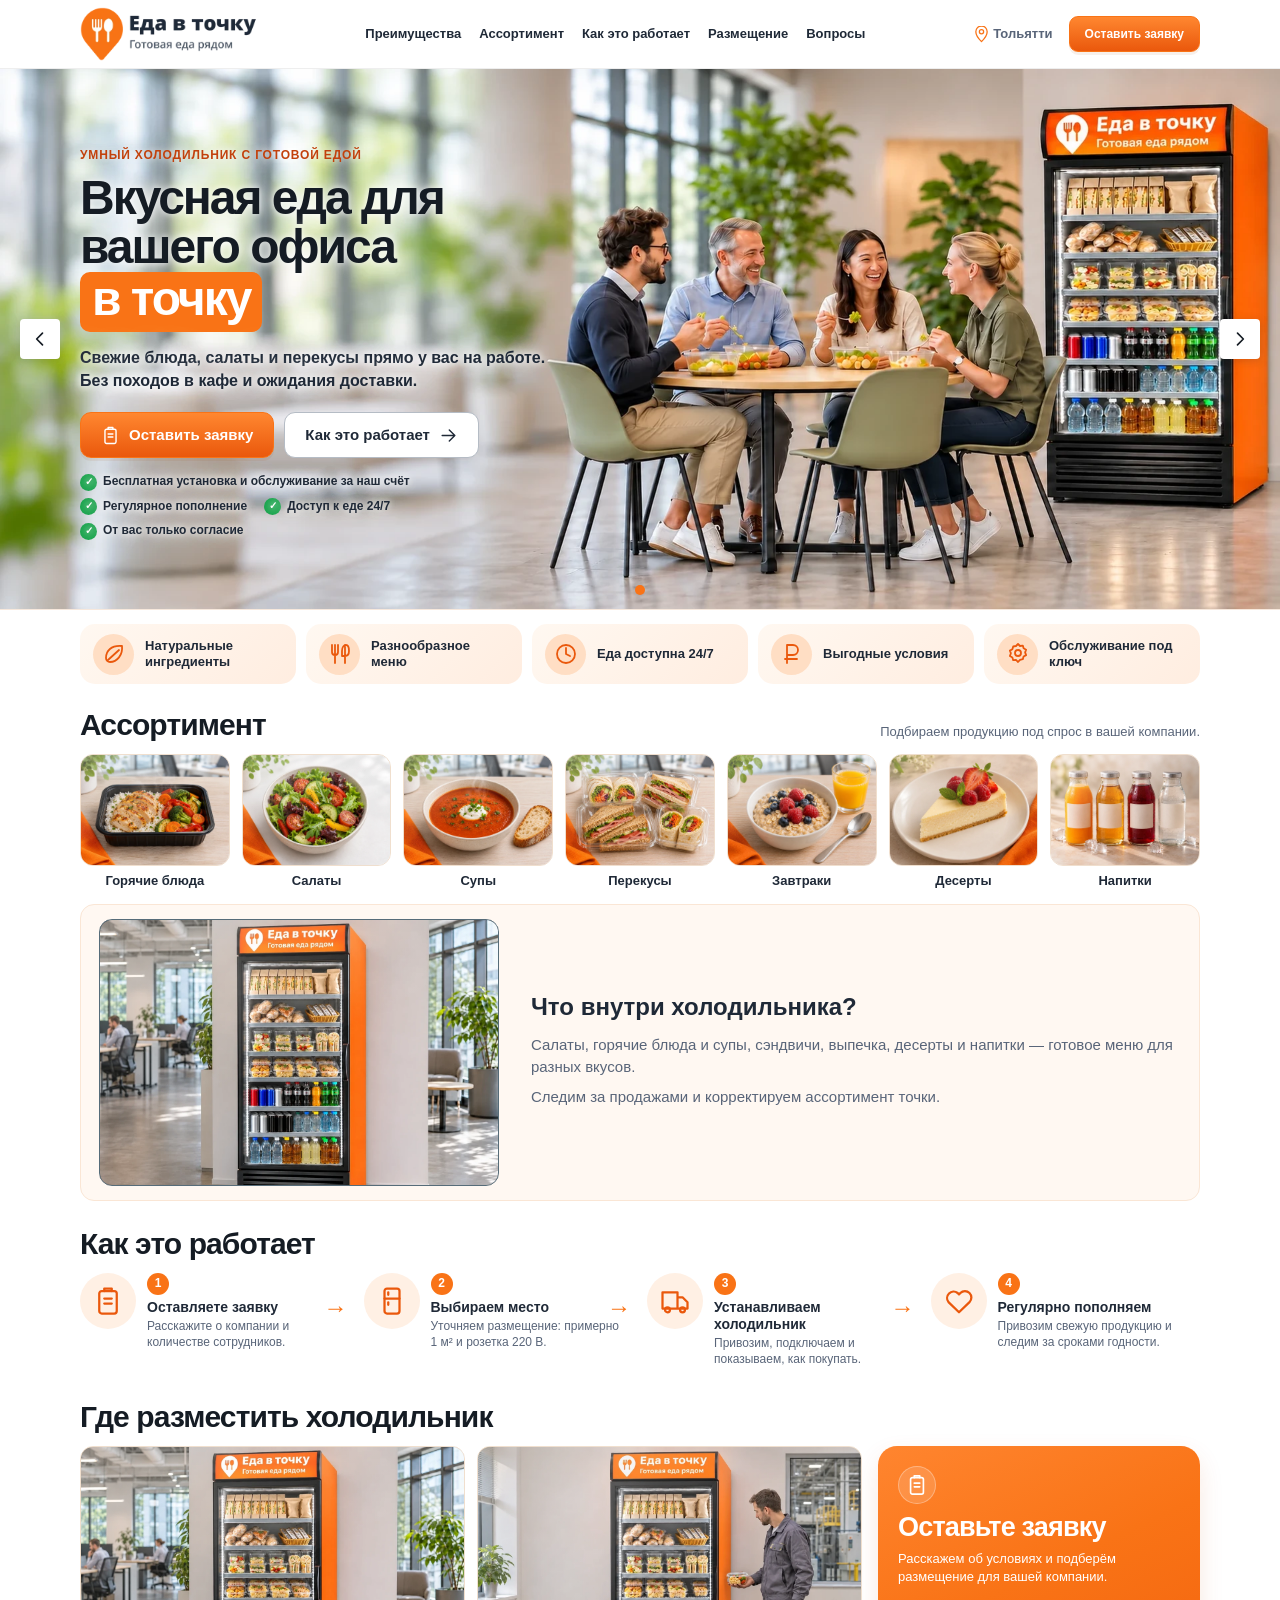
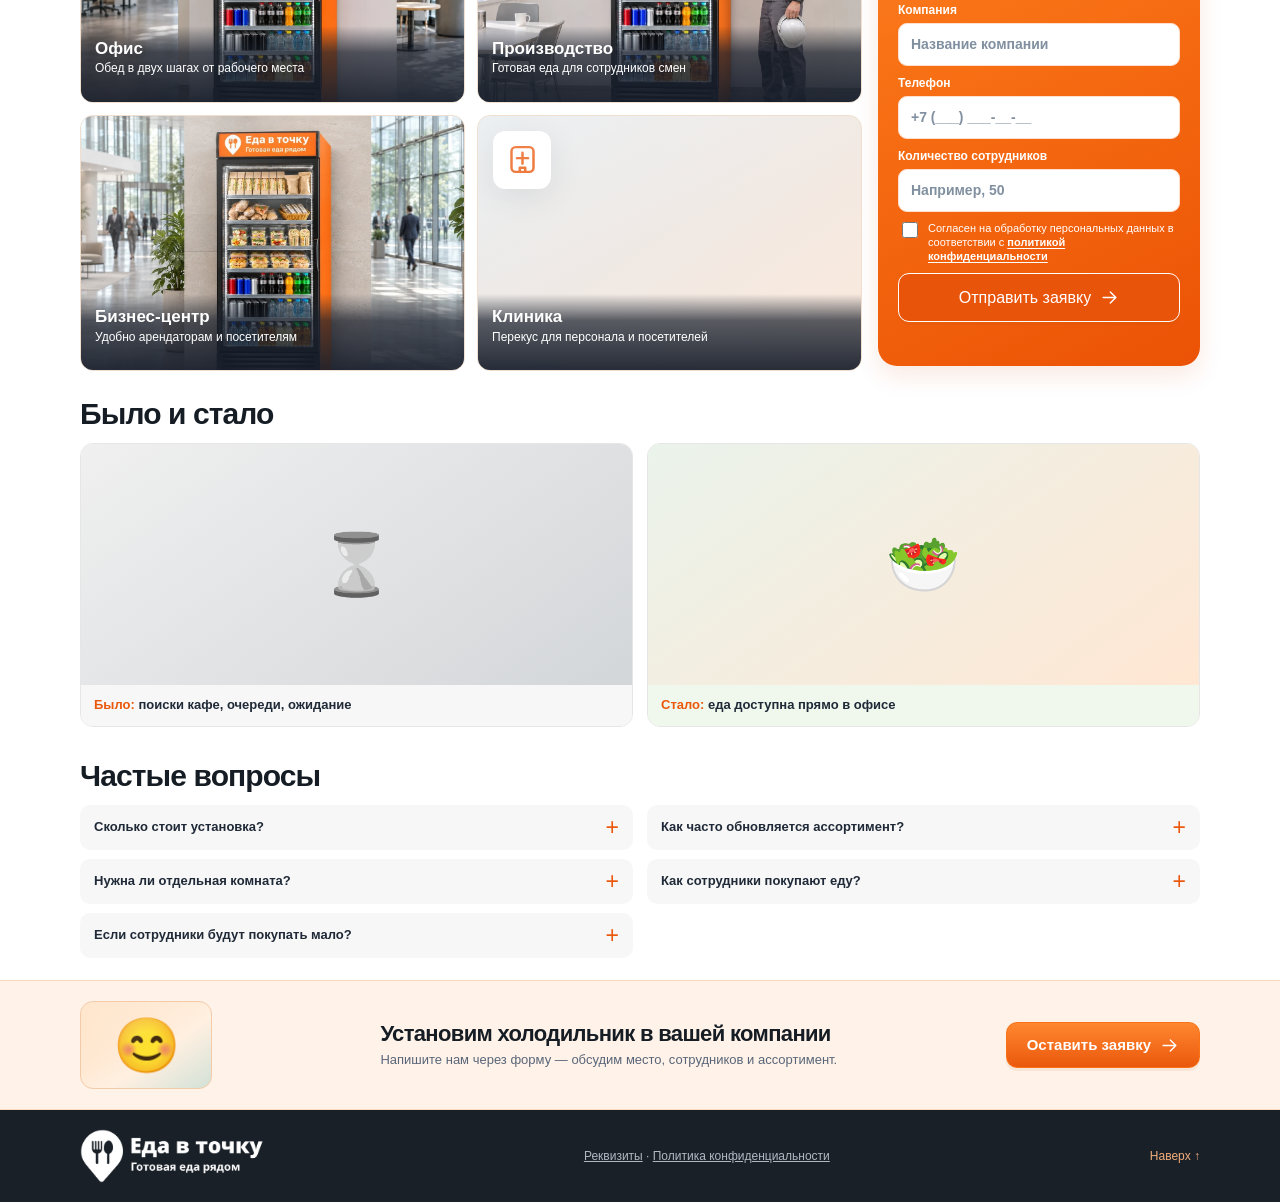
==== commit 9a4e0896: "Фото place-business-center в карточке «Бизнес-центр» (#20) Co-Authored-By: Claude Sonnet 5.5 <norepl" ====
--- a/index.html
+++ b/index.html
@@ -70,7 +70,7 @@
         <div class="lp-placement-grid">
           <div class="lp-places"><article class="lp-place"><div class="lp-photo-slot lp-place-photo"><img src="images/place-office.webp" width="1200" height="900" alt="Холодильник «Еда в точку» в светлом офисе open-space" loading="lazy" decoding="async"><div class="lp-place-caption"><h3>Офис</h3><p>Обед в двух шагах от рабочего места</p></div></div></article>
 <article class="lp-place"><div class="lp-photo-slot lp-place-photo"><img src="images/place-production.webp" width="1200" height="900" alt="Холодильник «Еда в точку» в комнате отдыха на производстве, сотрудник в спецодежде берёт обед" loading="lazy" decoding="async"><div class="lp-place-caption"><h3>Производство</h3><p>Готовая еда для сотрудников смен</p></div></div></article>
-<article class="lp-place"><div class="lp-photo-slot lp-place-photo" data-image="place-business-center" role="img" aria-label="Удобно арендаторам и посетителям"><span class="lp-scene-symbol"><svg aria-hidden="true" class="" xmlns="http://www.w3.org/2000/svg" viewBox="0 0 24 24" fill="none" stroke="currentColor" stroke-width="1.8" stroke-linecap="round" stroke-linejoin="round"><circle cx="9" cy="8" r="3"/><path d="M3 20v-3a6 6 0 0 1 12 0v3H3ZM16 5a3 3 0 0 1 0 6M17 14a5 5 0 0 1 4 5v1"/></svg></span><div class="lp-place-caption"><h3>Бизнес-центр</h3><p>Удобно арендаторам и посетителям</p></div></div></article>
+<article class="lp-place"><div class="lp-photo-slot lp-place-photo"><img src="images/place-business-center.webp" width="1200" height="900" alt="Холодильник «Еда в точку» в холле бизнес-центра" loading="lazy" decoding="async"><div class="lp-place-caption"><h3>Бизнес-центр</h3><p>Удобно арендаторам и посетителям</p></div></div></article>
 <article class="lp-place"><div class="lp-photo-slot lp-place-photo" data-image="place-clinic" role="img" aria-label="Перекус для персонала и посетителей"><span class="lp-scene-symbol"><svg aria-hidden="true" class="" xmlns="http://www.w3.org/2000/svg" viewBox="0 0 24 24" fill="none" stroke="currentColor" stroke-width="1.8" stroke-linecap="round" stroke-linejoin="round"><rect x="4" y="3" width="16" height="18" rx="3"/><path d="M12 7v8m-4-4h8M10 21v-3h4v3"/></svg></span><div class="lp-place-caption"><h3>Клиника</h3><p>Перекус для персонала и посетителей</p></div></div></article></div>
           <aside class="lp-lead-panel" id="lead">
             <div class="lp-lead-panel-head"><span class="lp-lead-icon"><svg aria-hidden="true" class="" xmlns="http://www.w3.org/2000/svg" viewBox="0 0 24 24" fill="none" stroke="currentColor" stroke-width="1.8" stroke-linecap="round" stroke-linejoin="round"><rect x="5" y="4" width="14" height="18" rx="2"/><path d="M9 4V2h6v2M9 10h6m-6 4h6"/></svg></span><h2>Оставьте заявку</h2><p>Расскажем об условиях и подберём размещение для вашей компании.</p></div>
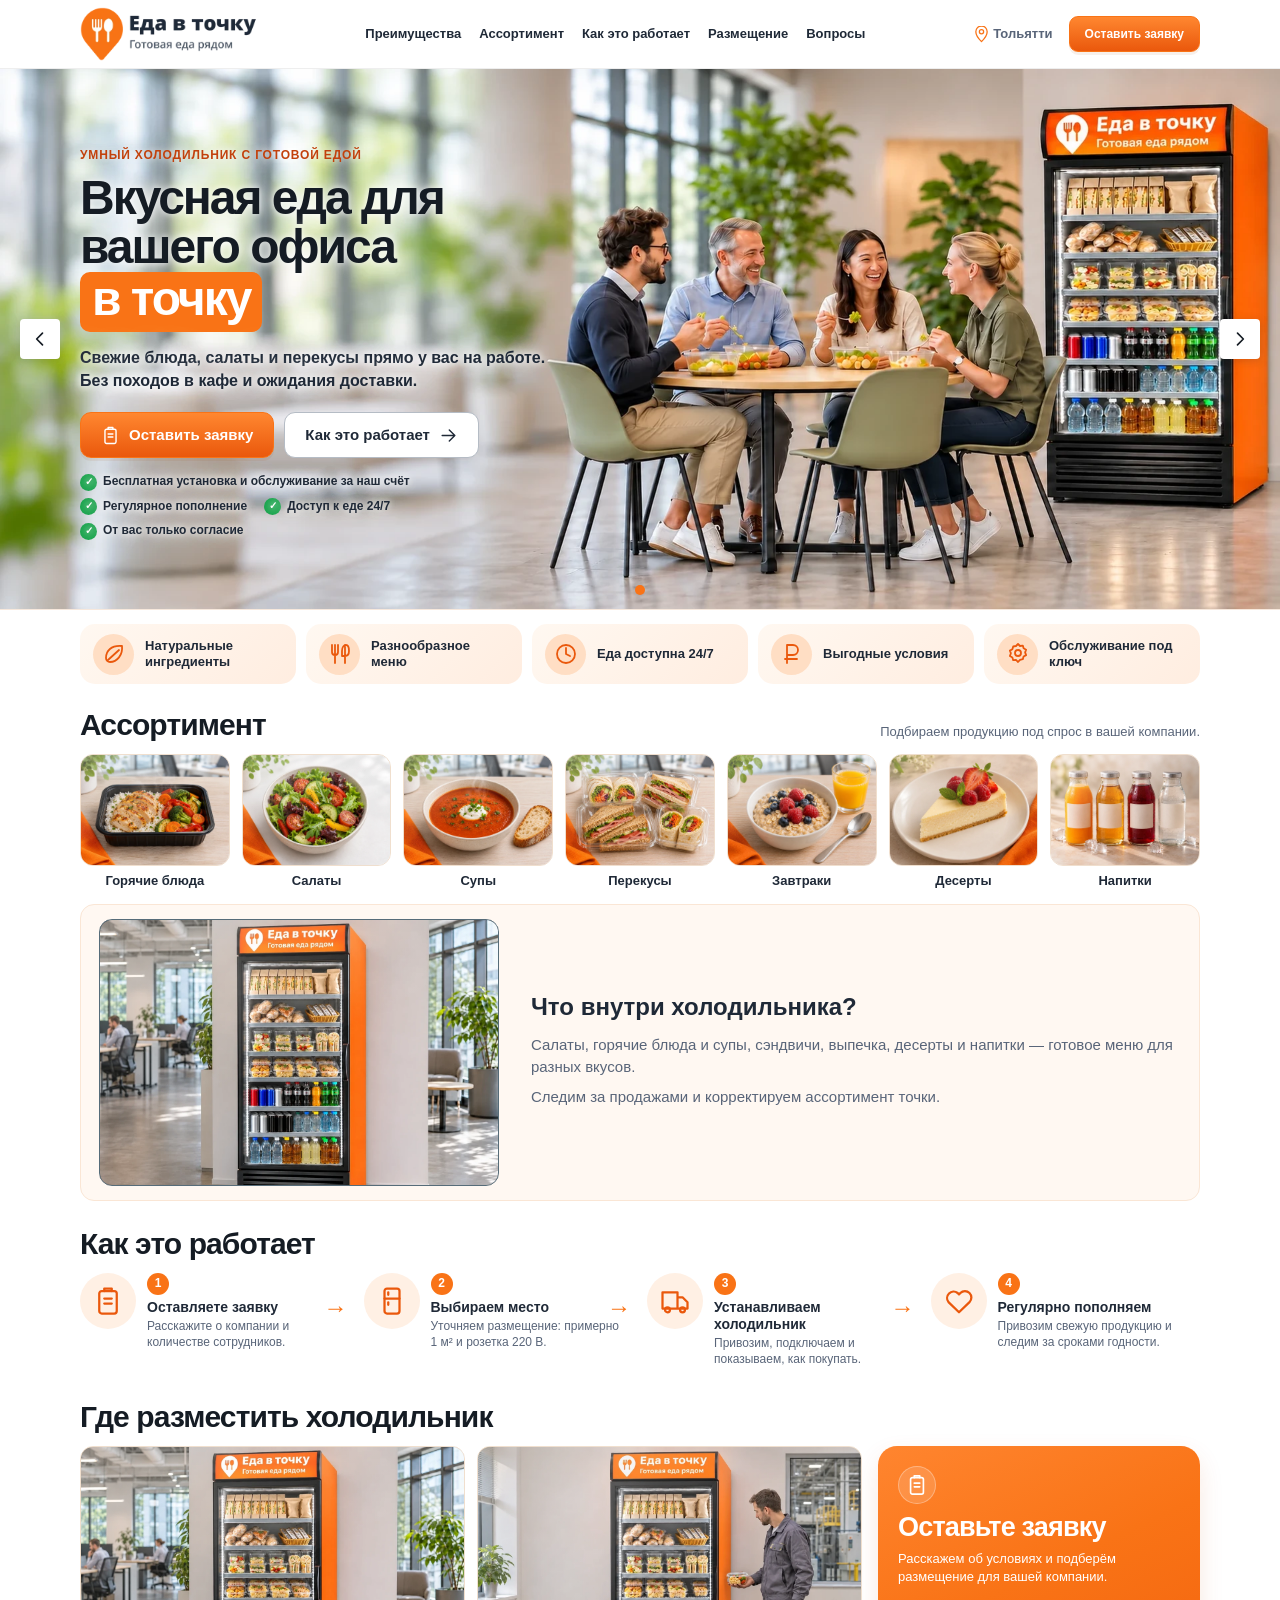
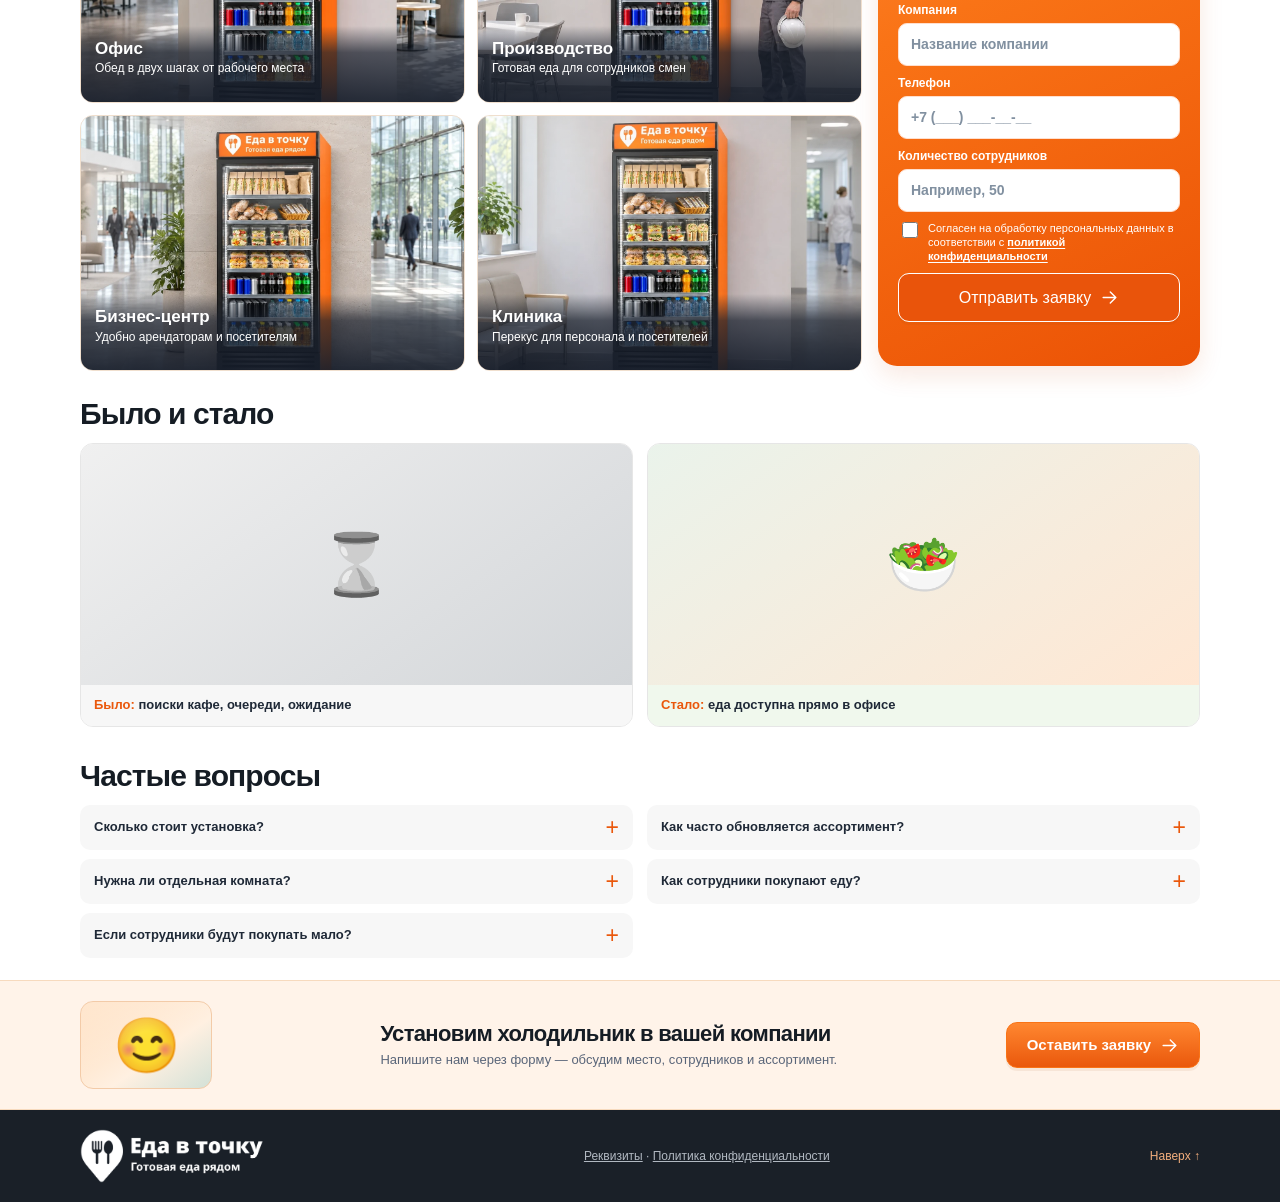
==== commit 55e96794: "Фото place-clinic в карточке «Клиника» (#21): блок «Где разместить» целиком на фото Co-Authored-By: " ====
--- a/index.html
+++ b/index.html
@@ -71,7 +71,7 @@
           <div class="lp-places"><article class="lp-place"><div class="lp-photo-slot lp-place-photo"><img src="images/place-office.webp" width="1200" height="900" alt="Холодильник «Еда в точку» в светлом офисе open-space" loading="lazy" decoding="async"><div class="lp-place-caption"><h3>Офис</h3><p>Обед в двух шагах от рабочего места</p></div></div></article>
 <article class="lp-place"><div class="lp-photo-slot lp-place-photo"><img src="images/place-production.webp" width="1200" height="900" alt="Холодильник «Еда в точку» в комнате отдыха на производстве, сотрудник в спецодежде берёт обед" loading="lazy" decoding="async"><div class="lp-place-caption"><h3>Производство</h3><p>Готовая еда для сотрудников смен</p></div></div></article>
 <article class="lp-place"><div class="lp-photo-slot lp-place-photo"><img src="images/place-business-center.webp" width="1200" height="900" alt="Холодильник «Еда в точку» в холле бизнес-центра" loading="lazy" decoding="async"><div class="lp-place-caption"><h3>Бизнес-центр</h3><p>Удобно арендаторам и посетителям</p></div></div></article>
-<article class="lp-place"><div class="lp-photo-slot lp-place-photo" data-image="place-clinic" role="img" aria-label="Перекус для персонала и посетителей"><span class="lp-scene-symbol"><svg aria-hidden="true" class="" xmlns="http://www.w3.org/2000/svg" viewBox="0 0 24 24" fill="none" stroke="currentColor" stroke-width="1.8" stroke-linecap="round" stroke-linejoin="round"><rect x="4" y="3" width="16" height="18" rx="3"/><path d="M12 7v8m-4-4h8M10 21v-3h4v3"/></svg></span><div class="lp-place-caption"><h3>Клиника</h3><p>Перекус для персонала и посетителей</p></div></div></article></div>
+<article class="lp-place"><div class="lp-photo-slot lp-place-photo"><img src="images/place-clinic.webp" width="1200" height="900" alt="Холодильник «Еда в точку» в коридоре медицинского учреждения" loading="lazy" decoding="async"><div class="lp-place-caption"><h3>Клиника</h3><p>Перекус для персонала и посетителей</p></div></div></article></div>
           <aside class="lp-lead-panel" id="lead">
             <div class="lp-lead-panel-head"><span class="lp-lead-icon"><svg aria-hidden="true" class="" xmlns="http://www.w3.org/2000/svg" viewBox="0 0 24 24" fill="none" stroke="currentColor" stroke-width="1.8" stroke-linecap="round" stroke-linejoin="round"><rect x="5" y="4" width="14" height="18" rx="2"/><path d="M9 4V2h6v2M9 10h6m-6 4h6"/></svg></span><h2>Оставьте заявку</h2><p>Расскажем об условиях и подберём размещение для вашей компании.</p></div>
             <form class="lp-form" id="lead-form" action="submit.php" method="post" novalidate>
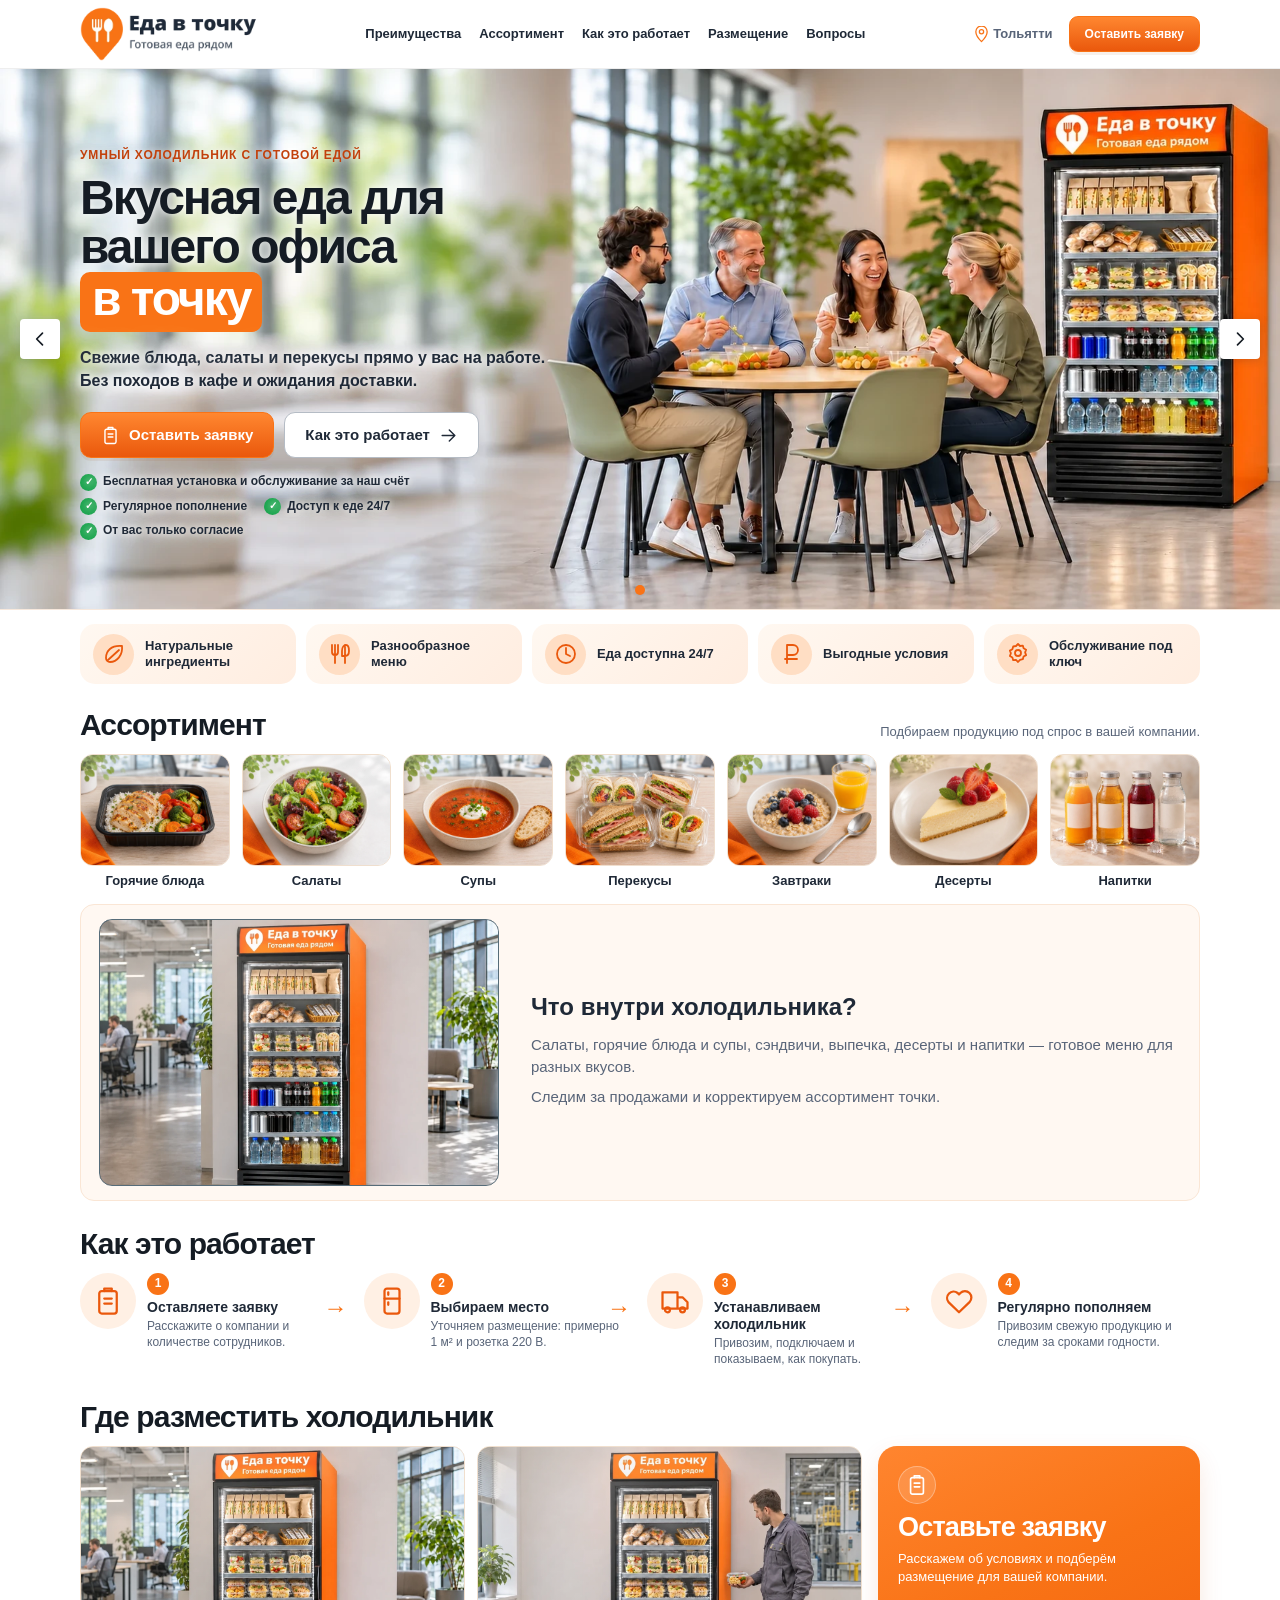
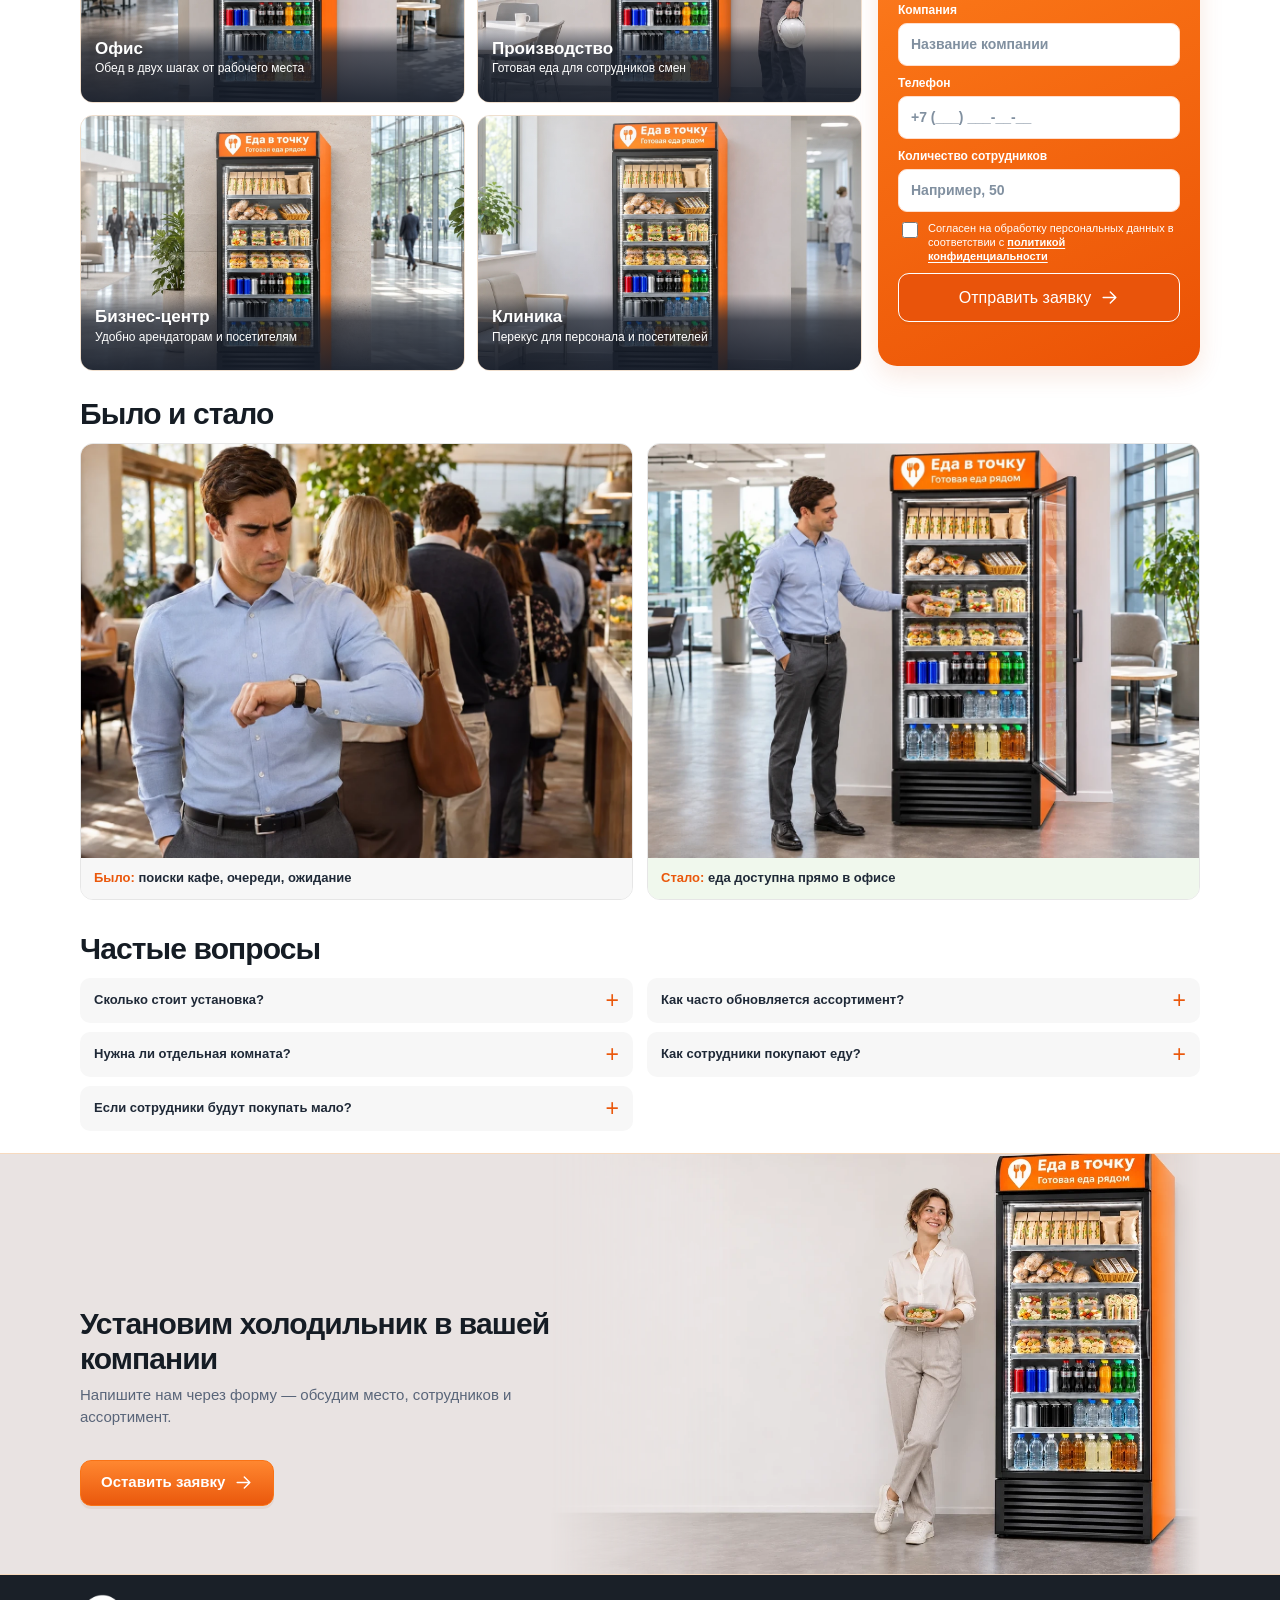
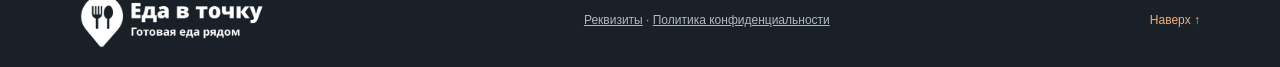
==== commit 1a802927: "Фото «Было и стало» (#22, #23) и нижнего блока заявки (#24) Co-Authored-By: Claude Sonnet 5.5 <norep" ====
--- a/index.html
+++ b/index.html
@@ -89,8 +89,8 @@
     </section>
     <section class="lp-section lp-compare-section" id="comparison">
       <div class="lp-wrap"><h2>Было и стало</h2><div class="lp-compare-grid">
-        <figure class="lp-compare-card"><div class="lp-compare-photo lp-compare-before" role="img" aria-label="Сотрудник ждёт обед в очереди"><span aria-hidden="true">⌛</span></div><figcaption><strong>Было:</strong> поиски кафе, очереди, ожидание</figcaption></figure>
-        <figure class="lp-compare-card"><div class="lp-compare-photo lp-compare-after" role="img" aria-label="Сотрудник выбирает обед в офисном холодильнике"><span aria-hidden="true">🥗</span></div><figcaption><strong>Стало:</strong> еда доступна прямо в офисе</figcaption></figure>
+        <figure class="lp-compare-card"><div class="lp-compare-photo"><img src="images/before.webp" width="1200" height="900" loading="lazy" alt="Сотрудник смотрит на часы в очереди за обедом в кафе"></div><figcaption><strong>Было:</strong> поиски кафе, очереди, ожидание</figcaption></figure>
+        <figure class="lp-compare-card"><div class="lp-compare-photo"><img src="images/after.webp" width="1200" height="900" loading="lazy" alt="Тот же сотрудник берёт обед из холодильника «Еда в точку» в офисе"></div><figcaption><strong>Стало:</strong> еда доступна прямо в офисе</figcaption></figure>
       </div></div>
     </section>
     <section class="lp-section lp-faq-section" id="faq"><div class="lp-wrap"><h2>Частые вопросы</h2><div class="lp-faq"><details class="lp-faq-item"><summary>Сколько стоит установка?<span class="lp-faq-mark" aria-hidden="true">+</span></summary><p>Устанавливаем холодильник за наш счёт. Детальные условия размещения обсуждаем индивидуально.</p></details>
@@ -98,7 +98,7 @@
 <details class="lp-faq-item"><summary>Нужна ли отдельная комната?<span class="lp-faq-mark" aria-hidden="true">+</span></summary><p>Нет. Достаточно места примерно 1 × 1 метр и розетки 220 В. Доступ курьера и остальные условия согласуем перед установкой.</p></details>
 <details class="lp-faq-item"><summary>Как сотрудники покупают еду?<span class="lp-faq-mark" aria-hidden="true">+</span></summary><p>Выбирают продукт у холодильника и оплачивают покупку через приложение по QR-коду.</p></details>
 <details class="lp-faq-item"><summary>Если сотрудники будут покупать мало?<span class="lp-faq-mark" aria-hidden="true">+</span></summary><p>Обсудим прогнозируемую посещаемость и условия размещения до установки холодильника. Обязательный минимальный оборот здесь не заявляем.</p></details></div></div></section>
-    <section class="lp-bottom-cta"><div class="lp-wrap lp-bottom-inner"><div class="lp-photo-slot lp-bottom-photo" data-image="lead-relax" role="img" aria-label="Сотрудница с готовым обедом отдыхает рядом с холодильником"><span aria-hidden="true">😊</span></div><div><h2>Установим холодильник в вашей компании</h2><p>Напишите нам через форму — обсудим место, сотрудников и ассортимент.</p></div><a class="lp-btn" href="#lead">Оставить заявку <svg aria-hidden="true" class="" xmlns="http://www.w3.org/2000/svg" viewBox="0 0 24 24" fill="none" stroke="currentColor" stroke-width="1.8" stroke-linecap="round" stroke-linejoin="round"><path d="M4 12h16m-7-7 7 7-7 7"/></svg></a></div></section>
+    <section class="lp-bottom-cta"><div class="lp-wrap lp-bottom-inner"><img class="lp-bottom-photo" src="images/lead-relax.webp" width="1200" height="800" loading="lazy" alt="Сотрудница с готовым обедом стоит рядом с холодильником «Еда в точку»"><div><h2>Установим холодильник в вашей компании</h2><p>Напишите нам через форму — обсудим место, сотрудников и ассортимент.</p></div><a class="lp-btn" href="#lead">Оставить заявку <svg aria-hidden="true" class="" xmlns="http://www.w3.org/2000/svg" viewBox="0 0 24 24" fill="none" stroke="currentColor" stroke-width="1.8" stroke-linecap="round" stroke-linejoin="round"><path d="M4 12h16m-7-7 7 7-7 7"/></svg></a></div></section>
   </main>
   <footer class="lp-footer"><div class="lp-wrap lp-footer-row"><a class="lp-logo lp-logo-footer" href="#top"><img src="images/logo-white.webp" width="480" height="141" alt="Еда в точку — готовая еда рядом"></a><div class="lp-footer-req"><a href="requisites.html">Реквизиты</a> · <a href="privacy.html">Политика конфиденциальности</a></div><a href="#top" class="lp-footer-top">Наверх ↑</a></div></footer>
   <script>
--- a/landing.css
+++ b/landing.css
@@ -114,10 +114,8 @@
 .lp-compare-section { padding-top:8px; }
 .lp-compare-grid { display:grid; grid-template-columns:repeat(2,minmax(0,1fr)); gap:14px; }
 .lp-compare-card { margin:0; border:1px solid var(--lp-line); border-radius:13px; overflow:hidden; }
-.lp-compare-photo { display:grid; place-items:center; aspect-ratio:16/7; background:linear-gradient(145deg,#f0f0f0,#d3d6d9); color:#555; }
-.lp-compare-photo span { font-size:60px; filter:grayscale(1); }
-.lp-compare-after { background:linear-gradient(145deg,#eaf3eb,#ffe7d3); }
-.lp-compare-after span { filter:none; }
+.lp-compare-photo { aspect-ratio:4/3; background:#e9e4e0; }
+.lp-compare-photo img { display:block; width:100%; height:100%; object-fit:cover; }
 .lp-compare-card figcaption { background:#f7f7f7; padding:11px 13px; font-size:13px; font-weight:600; }
 .lp-compare-card:last-child figcaption { background:#f0f8ed; }
 .lp-compare-card figcaption strong { color:var(--lp-orange-dark); }
@@ -245,14 +243,11 @@
 .lp-fridge-slot span { font-size:56px; filter:drop-shadow(0 9px 6px #0005); }
 .lp-fridge-feature h3 { font-weight:850; font-size:18px; margin:0 0 6px; }
 .lp-fridge-feature p { font-size:13px; color:var(--lp-muted); margin:0 0 4px; }
-.lp-bottom-photo { flex:0 0 132px; width:132px; aspect-ratio:3/2; border-color:#f3cba8; }
-.lp-bottom-photo span { font-size:54px; }
 @media(max-width:650px) {
  .lp-fridge-feature { grid-template-columns:115px minmax(0,1fr); gap:11px; padding:9px; margin-top:11px; }
  .lp-fridge-slot span { font-size:38px; }
  .lp-fridge-feature h3 { font-size:14px; margin-bottom:3px; }
  .lp-fridge-feature p { font-size:11px; }
- .lp-bottom-photo { display:none; }
 }
 
 /* Реквизиты в подвале и страница политики */
@@ -364,3 +359,19 @@
 .lp-fridge-slot { aspect-ratio:3/2; }
 .lp-fridge-slot img { object-position:center 0%; }
 @media(min-width:901px) { .lp-fridge-feature { grid-template-columns:minmax(0,400px) minmax(0,1fr); gap:32px; padding:14px 18px; } }
+
+/* Нижний блок с заявкой: фото справа, плавный переход в цвет стены слева */
+.lp-bottom-cta { background:#e9e3e2; padding:0; overflow:hidden; }
+.lp-bottom-inner { display:grid; grid-template-columns:minmax(0,1fr) minmax(0,58%); grid-template-rows:1fr auto 1fr; column-gap:0; align-items:stretch; }
+.lp-bottom-photo { grid-column:2; grid-row:1 / -1; display:block; width:100%; height:100%; max-height:420px; object-fit:cover; object-position:right bottom; -webkit-mask-image:linear-gradient(to right,transparent,#000 28%,#000 93%,transparent); mask-image:linear-gradient(to right,transparent,#000 28%,#000 93%,transparent); }
+.lp-bottom-inner > div { grid-column:1; grid-row:2; padding:20px 0 14px; }
+.lp-bottom-inner > .lp-btn { grid-column:1; grid-row:3; align-self:start; justify-self:start; }
+.lp-bottom-cta h2 { font-size:clamp(22px,2.4vw,30px); margin:0 0 8px; }
+.lp-bottom-cta p { font-size:15px; }
+@media(max-width:650px) {
+ .lp-bottom-inner { grid-template-columns:minmax(0,1fr); grid-template-rows:auto; }
+ .lp-bottom-inner > div,.lp-bottom-inner > .lp-btn,.lp-bottom-photo { grid-column:1; grid-row:auto; }
+ .lp-bottom-inner > div { padding:22px 0 12px; }
+ .lp-bottom-inner > .lp-btn { margin-bottom:0; }
+ .lp-bottom-photo { order:3; margin-top:14px; max-height:none; height:auto; aspect-ratio:3/2; -webkit-mask-image:linear-gradient(to bottom,transparent,#000 22%); mask-image:linear-gradient(to bottom,transparent,#000 22%); }
+}
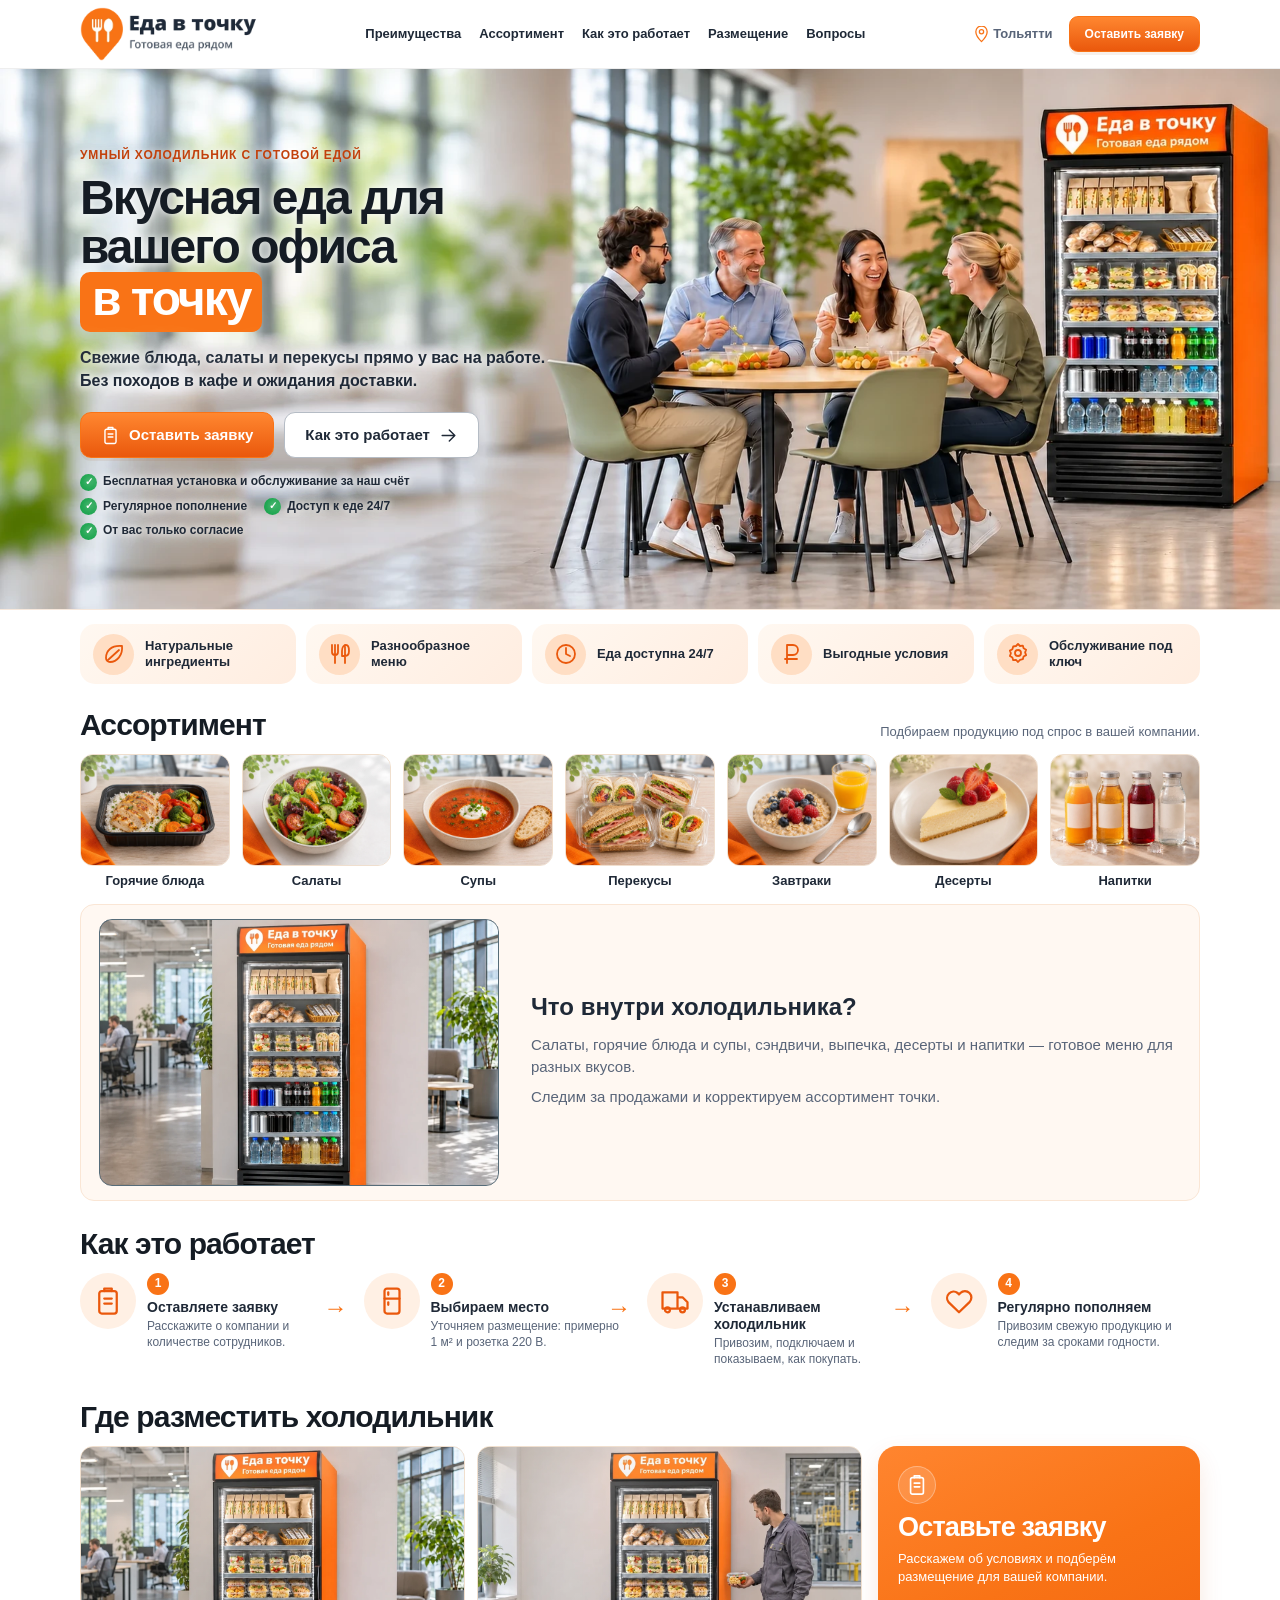
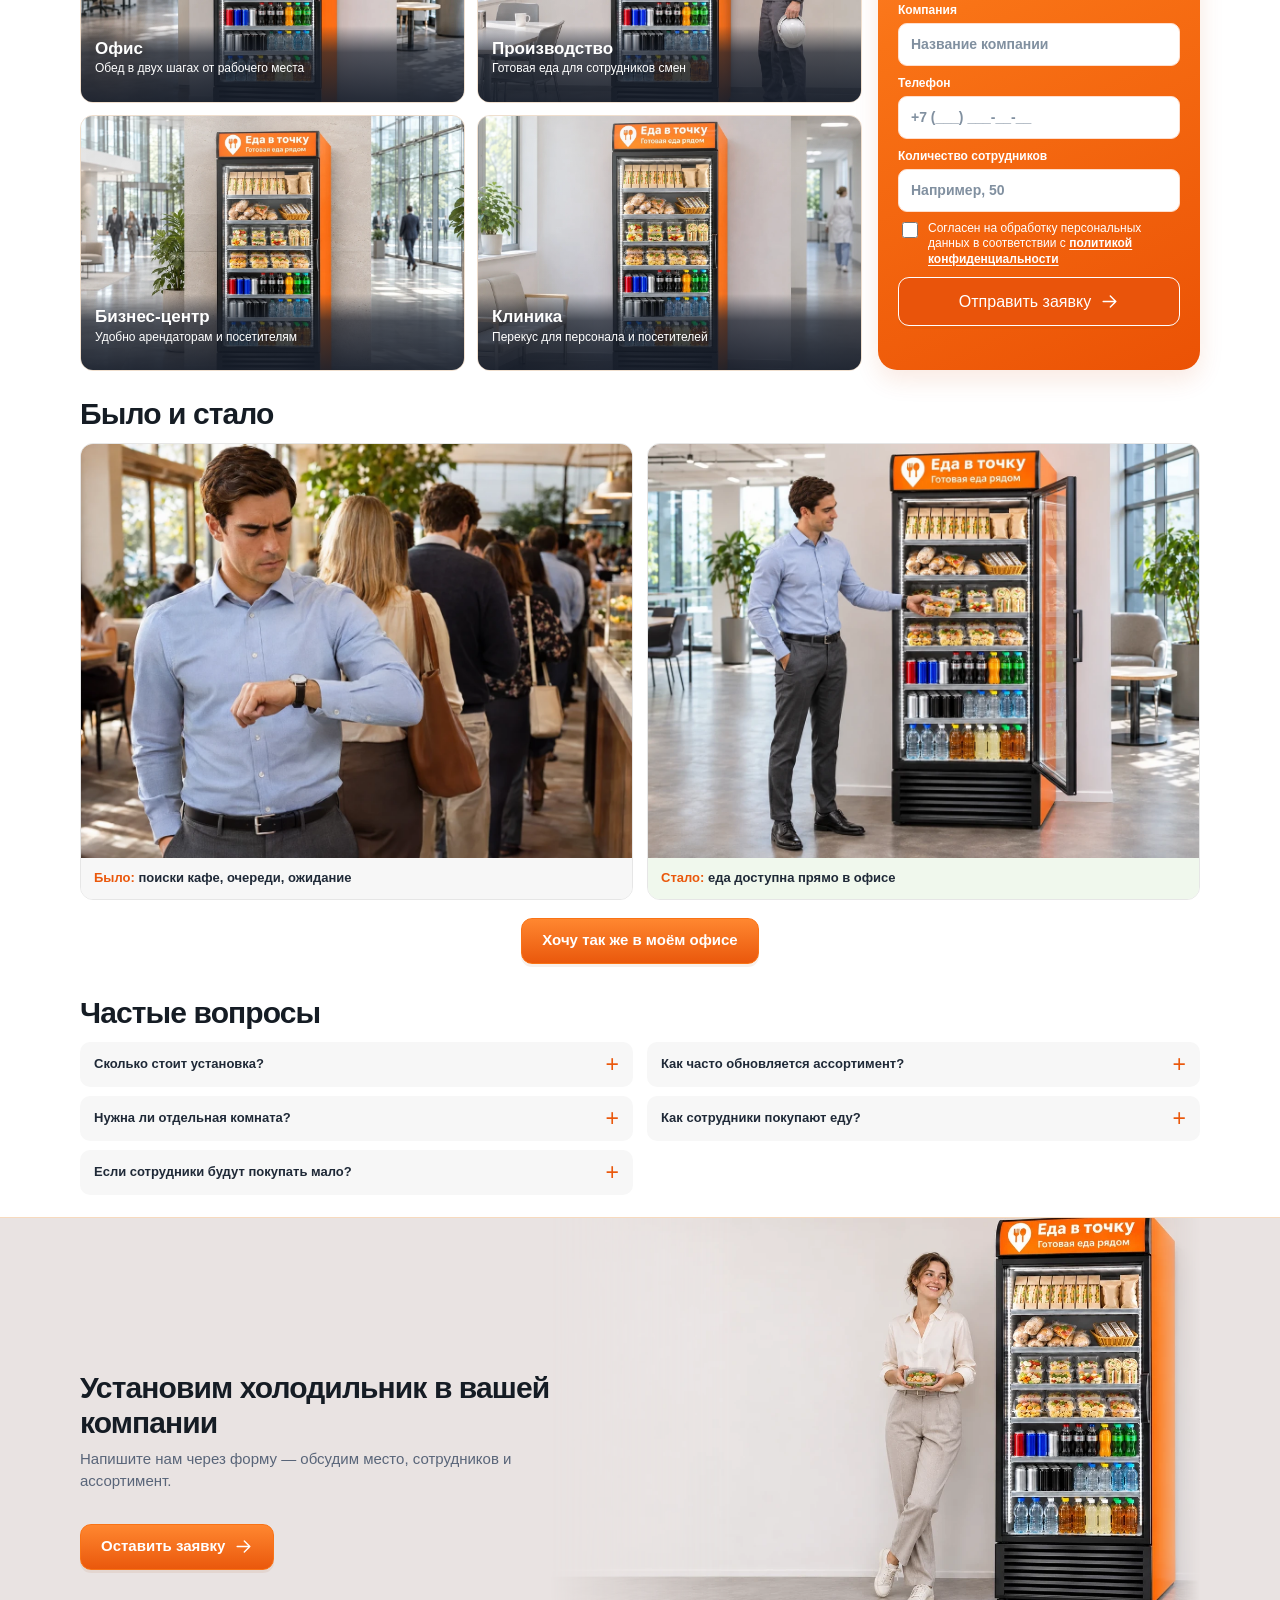
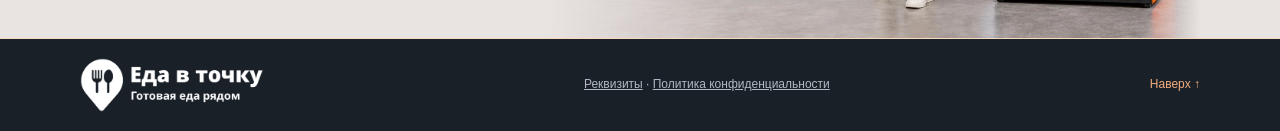
==== commit d655f595: "Улучшения сайта: кнопка заявки на телефоне, сообщения формы, OG/JSON-LD, облегчённый hero, уборка Co" ====
--- a/index.html
+++ b/index.html
@@ -7,6 +7,18 @@
   <meta name="robots" content="noindex">
   <meta name="description" content="Готовая еда прямо в офисе: установим умный холодильник в Тольятти, будем пополнять ассортимент и обслуживать его.">
   <title>Еда в точку — готовая еда в вашем офисе</title>
+  <link rel="canonical" href="https://eda-v-tochku.ru/">
+  <meta property="og:type" content="website">
+  <meta property="og:locale" content="ru_RU">
+  <meta property="og:site_name" content="Еда в точку">
+  <meta property="og:title" content="Еда в точку — готовая еда в вашем офисе">
+  <meta property="og:description" content="Умный холодильник с готовой едой: бесплатная установка, регулярное пополнение, обслуживание под ключ. Тольятти.">
+  <meta property="og:url" content="https://eda-v-tochku.ru/">
+  <meta property="og:image" content="https://eda-v-tochku.ru/images/og.jpg">
+  <meta property="og:image:width" content="1200">
+  <meta property="og:image:height" content="630">
+  <meta name="twitter:card" content="summary_large_image">
+  <script type="application/ld+json">{"@context":"https://schema.org","@type":"Organization","name":"Еда в точку","url":"https://eda-v-tochku.ru/","logo":"https://eda-v-tochku.ru/favicon.png","description":"Умные холодильники с готовой едой для офисов: установка, пополнение и обслуживание.","areaServed":{"@type":"City","name":"Тольятти"}}</script>
   <link rel="icon" type="image/png" href="favicon.png">
   <link rel="stylesheet" href="landing.css">
 </head>
@@ -23,7 +35,7 @@
     <section class="lp-hero lp-slider" aria-roledescription="carousel" aria-label="Главный баннер">
       <div class="lp-slides">
       <div class="lp-slide is-active" role="group" aria-roledescription="slide" aria-label="Слайд 1">
-      <img class="lp-slide-img" src="images/hero.webp" width="1920" height="816" alt="Коллеги обедают в светлом офисе рядом с умным холодильником с готовой едой" fetchpriority="high" decoding="async">
+      <img class="lp-slide-img" src="images/hero.webp" srcset="images/hero-960.webp 960w, images/hero.webp 1920w" sizes="100vw" width="1920" height="816" alt="Коллеги обедают в светлом офисе рядом с умным холодильником с готовой едой" fetchpriority="high" decoding="async">
       <div class="lp-wrap lp-hero-grid">
         <div class="lp-hero-copy">
           <p class="lp-eyebrow">Умный холодильник с готовой едой</p>
@@ -91,7 +103,7 @@
       <div class="lp-wrap"><h2>Было и стало</h2><div class="lp-compare-grid">
         <figure class="lp-compare-card"><div class="lp-compare-photo"><img src="images/before.webp" width="1200" height="900" loading="lazy" alt="Сотрудник смотрит на часы в очереди за обедом в кафе"></div><figcaption><strong>Было:</strong> поиски кафе, очереди, ожидание</figcaption></figure>
         <figure class="lp-compare-card"><div class="lp-compare-photo"><img src="images/after.webp" width="1200" height="900" loading="lazy" alt="Тот же сотрудник берёт обед из холодильника «Еда в точку» в офисе"></div><figcaption><strong>Стало:</strong> еда доступна прямо в офисе</figcaption></figure>
-      </div></div>
+      </div><p class="lp-compare-cta"><a class="lp-btn" href="#lead">Хочу так же в моём офисе</a></p></div>
     </section>
     <section class="lp-section lp-faq-section" id="faq"><div class="lp-wrap"><h2>Частые вопросы</h2><div class="lp-faq"><details class="lp-faq-item"><summary>Сколько стоит установка?<span class="lp-faq-mark" aria-hidden="true">+</span></summary><p>Устанавливаем холодильник за наш счёт. Детальные условия размещения обсуждаем индивидуально.</p></details>
 <details class="lp-faq-item"><summary>Как часто обновляется ассортимент?<span class="lp-faq-mark" aria-hidden="true">+</span></summary><p>Привозим свежую продукцию по графику, следим за сроками годности и анализируем покупки, чтобы корректировать ассортимент.</p></details>
@@ -101,12 +113,14 @@
     <section class="lp-bottom-cta"><div class="lp-wrap lp-bottom-inner"><img class="lp-bottom-photo" src="images/lead-relax.webp" width="1200" height="800" loading="lazy" alt="Сотрудница с готовым обедом стоит рядом с холодильником «Еда в точку»"><div><h2>Установим холодильник в вашей компании</h2><p>Напишите нам через форму — обсудим место, сотрудников и ассортимент.</p></div><a class="lp-btn" href="#lead">Оставить заявку <svg aria-hidden="true" class="" xmlns="http://www.w3.org/2000/svg" viewBox="0 0 24 24" fill="none" stroke="currentColor" stroke-width="1.8" stroke-linecap="round" stroke-linejoin="round"><path d="M4 12h16m-7-7 7 7-7 7"/></svg></a></div></section>
   </main>
   <footer class="lp-footer"><div class="lp-wrap lp-footer-row"><a class="lp-logo lp-logo-footer" href="#top"><img src="images/logo-white.webp" width="480" height="141" alt="Еда в точку — готовая еда рядом"></a><div class="lp-footer-req"><a href="requisites.html">Реквизиты</a> · <a href="privacy.html">Политика конфиденциальности</a></div><a href="#top" class="lp-footer-top">Наверх ↑</a></div></footer>
+  <a class="lp-sticky-cta" id="sticky-cta" href="#lead">Оставить заявку</a>
   <script>
 (function () {
   var slider = document.querySelector('.lp-slider');
   if (!slider) return;
   var slides = slider.querySelectorAll('.lp-slide');
   var dots = slider.querySelector('.lp-dots');
+  if (slides.length < 2) slider.classList.add('is-single');
   var current = 0;
   function show(i) {
     current = (i + slides.length) % slides.length;
@@ -140,26 +154,42 @@
       event.preventDefault();
       var company = form.elements.company.value.trim();
       var phone = form.elements.phone.value.replace(/\D/g, '');
-      if (!company || phone.length < 10 || !form.elements.consent.checked) {
-        status.textContent = 'Заполните компанию, телефон и подтвердите согласие.';
-        return;
+      function say(text, kind) {
+        status.textContent = text;
+        status.className = 'lp-form-note' + (kind ? ' is-' + kind : '');
       }
+      if (!company) { say('Укажите название компании.', 'error'); form.elements.company.focus(); return; }
+      if (phone.length < 10) { say('Укажите телефон полностью, с кодом города.', 'error'); form.elements.phone.focus(); return; }
+      if (!form.elements.consent.checked) { say('Подтвердите согласие на обработку данных.', 'error'); form.elements.consent.focus(); return; }
       button.disabled = true;
-      status.textContent = 'Отправляем...';
+      say('Отправляем...', '');
       fetch(form.action, {method: 'POST', body: new FormData(form)})
-        .then(function (response) { return response.json().then(function (data) { return {ok:response.ok && data.ok, data:data}; }); })
+        .then(function (response) { return response.json().catch(function () { return {}; }).then(function (data) { return {ok:response.ok && data.ok, data:data}; }); })
         .then(function (result) {
           if (result.ok) {
             form.reset();
-            status.textContent = 'Спасибо! Заявка отправлена. Свяжемся с вами в рабочее время.';
+            say('Спасибо! Заявка отправлена. Свяжемся с вами в рабочее время.', 'ok');
           } else {
-            status.textContent = result.data && result.data.errors ? 'Проверьте поля формы.' : 'Не удалось отправить заявку. Попробуйте позже.';
+            say(result.data && result.data.errors ? 'Проверьте поля формы.' : 'Не удалось отправить заявку. Попробуйте позже.', 'error');
           }
         })
-        .catch(function () { status.textContent = 'Не удалось отправить заявку. Попробуйте позже.'; })
+        .catch(function () { say('Не удалось отправить заявку. Попробуйте позже.', 'error'); })
         .then(function () { button.disabled = false; });
     });
   })();
   </script>
+<script>
+(function () {
+  var bar = document.getElementById('sticky-cta');
+  if (!bar || !('IntersectionObserver' in window)) return;
+  var targets = document.querySelectorAll('.lp-hero, #lead, .lp-bottom-cta');
+  var visible = new Set();
+  var io = new IntersectionObserver(function (entries) {
+    entries.forEach(function (e) { e.isIntersecting ? visible.add(e.target) : visible.delete(e.target); });
+    bar.classList.toggle('is-shown', visible.size === 0);
+  });
+  targets.forEach(function (t) { io.observe(t); });
+})();
+</script>
 </body>
 </html>
--- a/landing.css
+++ b/landing.css
@@ -375,3 +375,25 @@
  .lp-bottom-inner > .lp-btn { margin-bottom:0; }
  .lp-bottom-photo { order:3; margin-top:14px; max-height:none; height:auto; aspect-ratio:3/2; -webkit-mask-image:linear-gradient(to bottom,transparent,#000 22%); mask-image:linear-gradient(to bottom,transparent,#000 22%); }
 }
+
+/* Один слайд: стрелки и точки не нужны */
+.lp-slider.is-single .lp-arrow,.lp-slider.is-single .lp-dots { display:none; }
+
+/* Кнопка под «Было и стало» */
+.lp-compare-cta { margin:18px 0 0; text-align:center; }
+
+/* Сообщения формы на оранжевой панели: белая плашка, читается лучше белого на оранжевом */
+.lp-form-note { font-size:13px; }
+.lp-form-note.is-error,.lp-form-note.is-ok { padding:7px 10px; border-radius:9px; background:#fff; font-weight:700; }
+.lp-form-note.is-error { color:#b42318; }
+.lp-form-note.is-ok { color:#166534; }
+.lp-form .lp-check { font-size:12px; }
+
+/* Закреплённая кнопка на телефоне: видна, пока на экране нет ни шапки, ни формы, ни нижнего блока */
+.lp-sticky-cta { display:none; }
+@media(max-width:650px) {
+  .lp-sticky-cta { display:block; position:fixed; left:12px; right:12px; bottom:12px; z-index:20; padding:14px 18px; border-radius:12px; background:linear-gradient(180deg,#ff8a3d,#ea580c); color:#fff!important; font-weight:800; font-size:15px; text-align:center; text-decoration:none; box-shadow:0 8px 22px rgba(205,76,13,.38); transform:translateY(140%); transition:transform .25s ease; pointer-events:none; }
+  .lp-sticky-cta.is-shown { transform:none; pointer-events:auto; }
+  .lp-footer { padding-bottom:78px; }
+}
+@media(prefers-reduced-motion:reduce) { .lp-sticky-cta { transition:none; } }
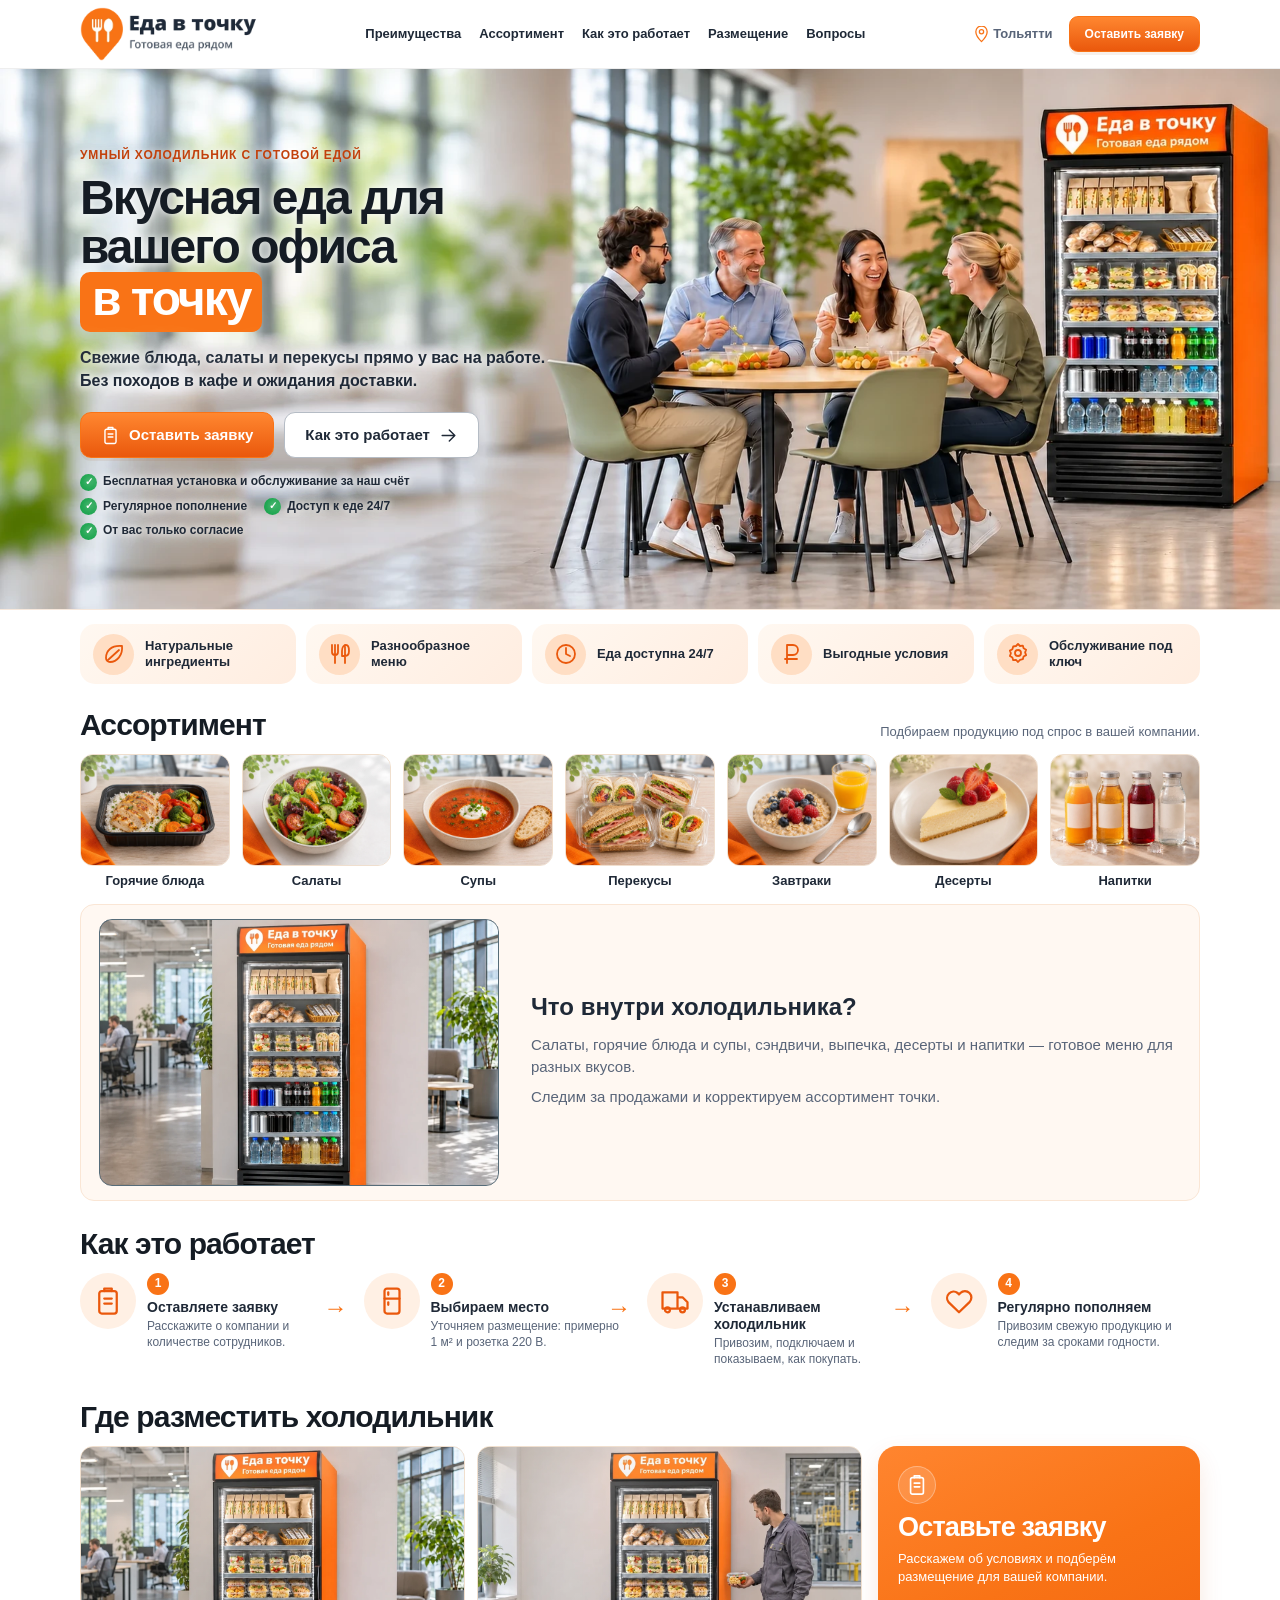
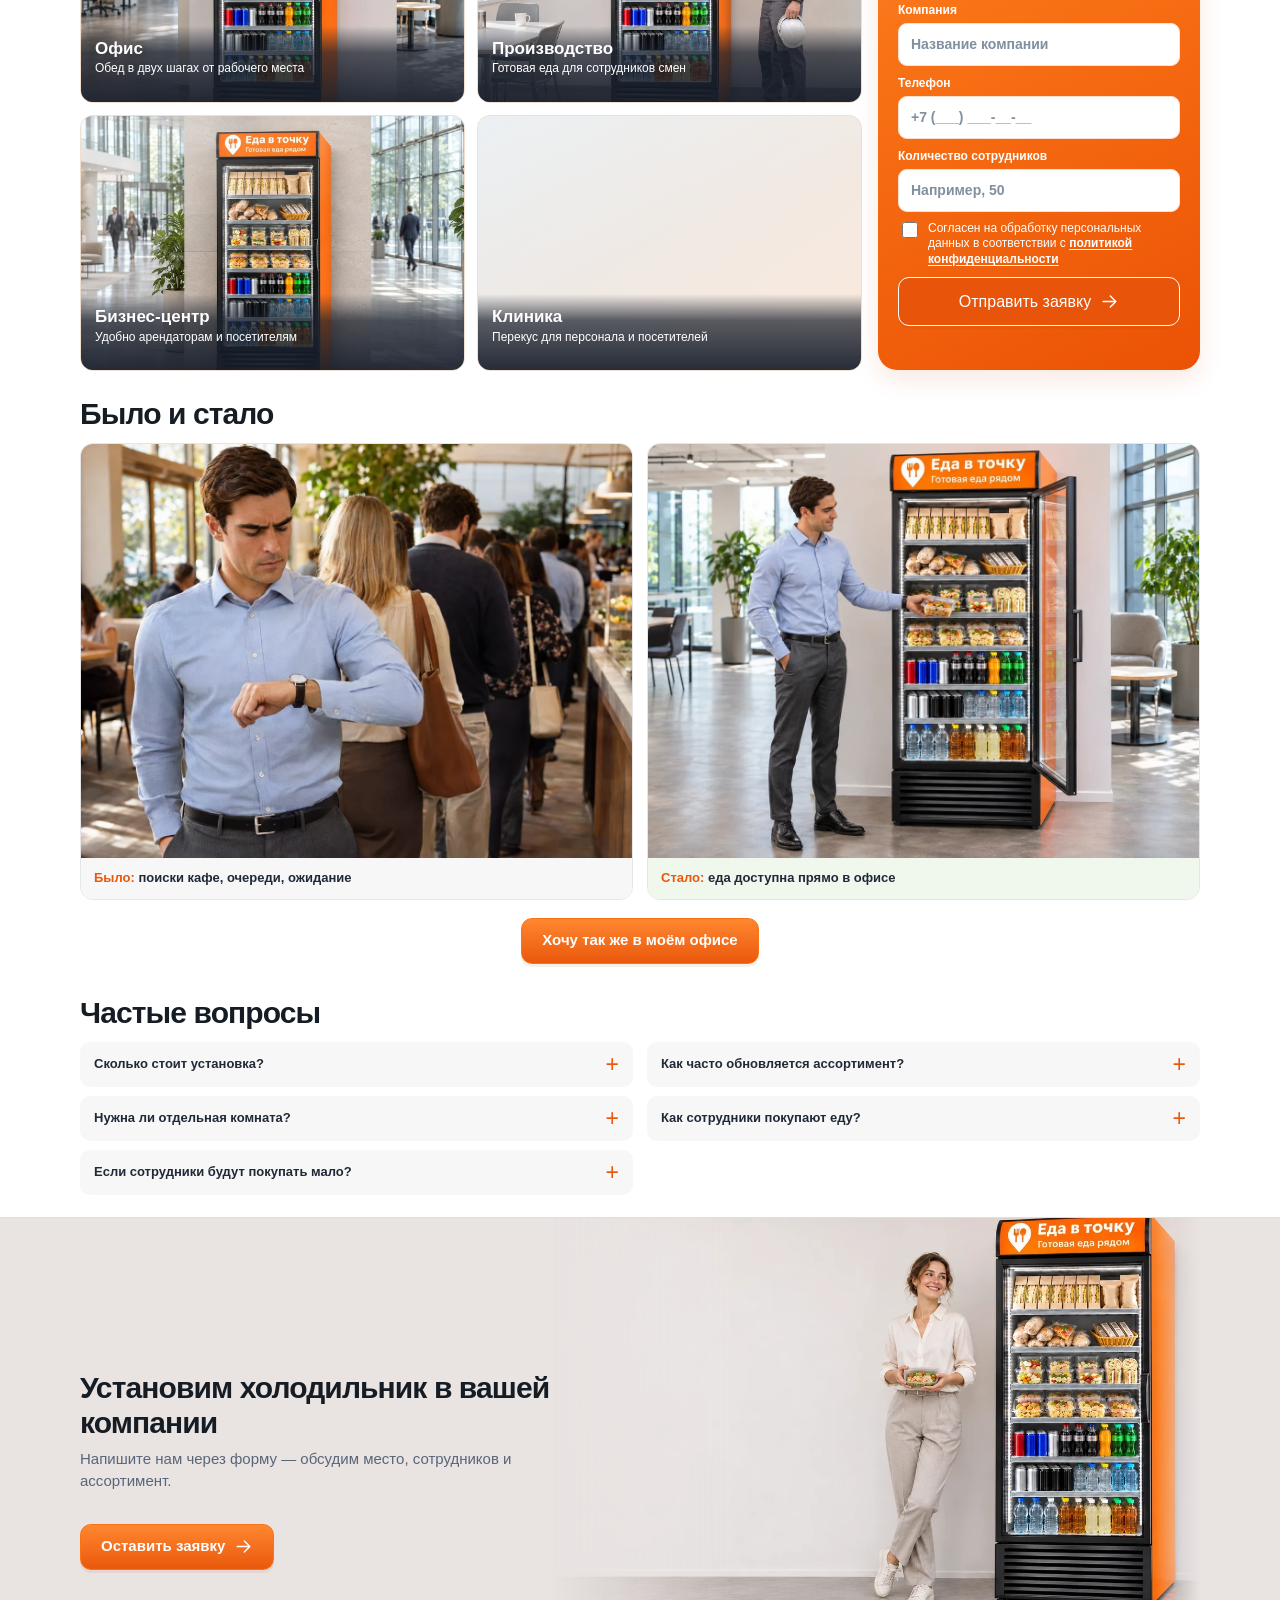
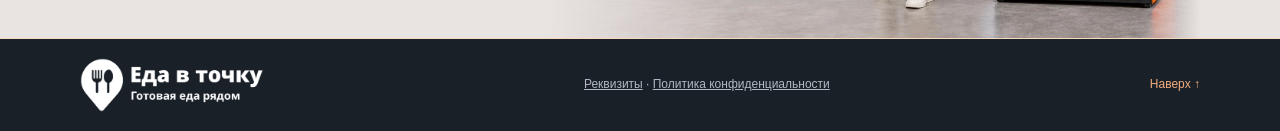
==== commit aeef4963: "Подтверждение сайта в Яндекс.Вебмастере Co-Authored-By: Claude Sonnet 5.5 <noreply@anthropic.com> Cl" ====
--- a/index.html
+++ b/index.html
@@ -5,6 +5,7 @@
   <meta name="viewport" content="width=device-width, initial-scale=1">
   <meta name="theme-color" content="#f97316">
   <meta name="robots" content="noindex">
+  <meta name="yandex-verification" content="ff9fbe29c57d1d74">
   <meta name="description" content="Готовая еда прямо в офисе: установим умный холодильник в Тольятти, будем пополнять ассортимент и обслуживать его.">
   <title>Еда в точку — готовая еда в вашем офисе</title>
   <link rel="canonical" href="https://eda-v-tochku.ru/">
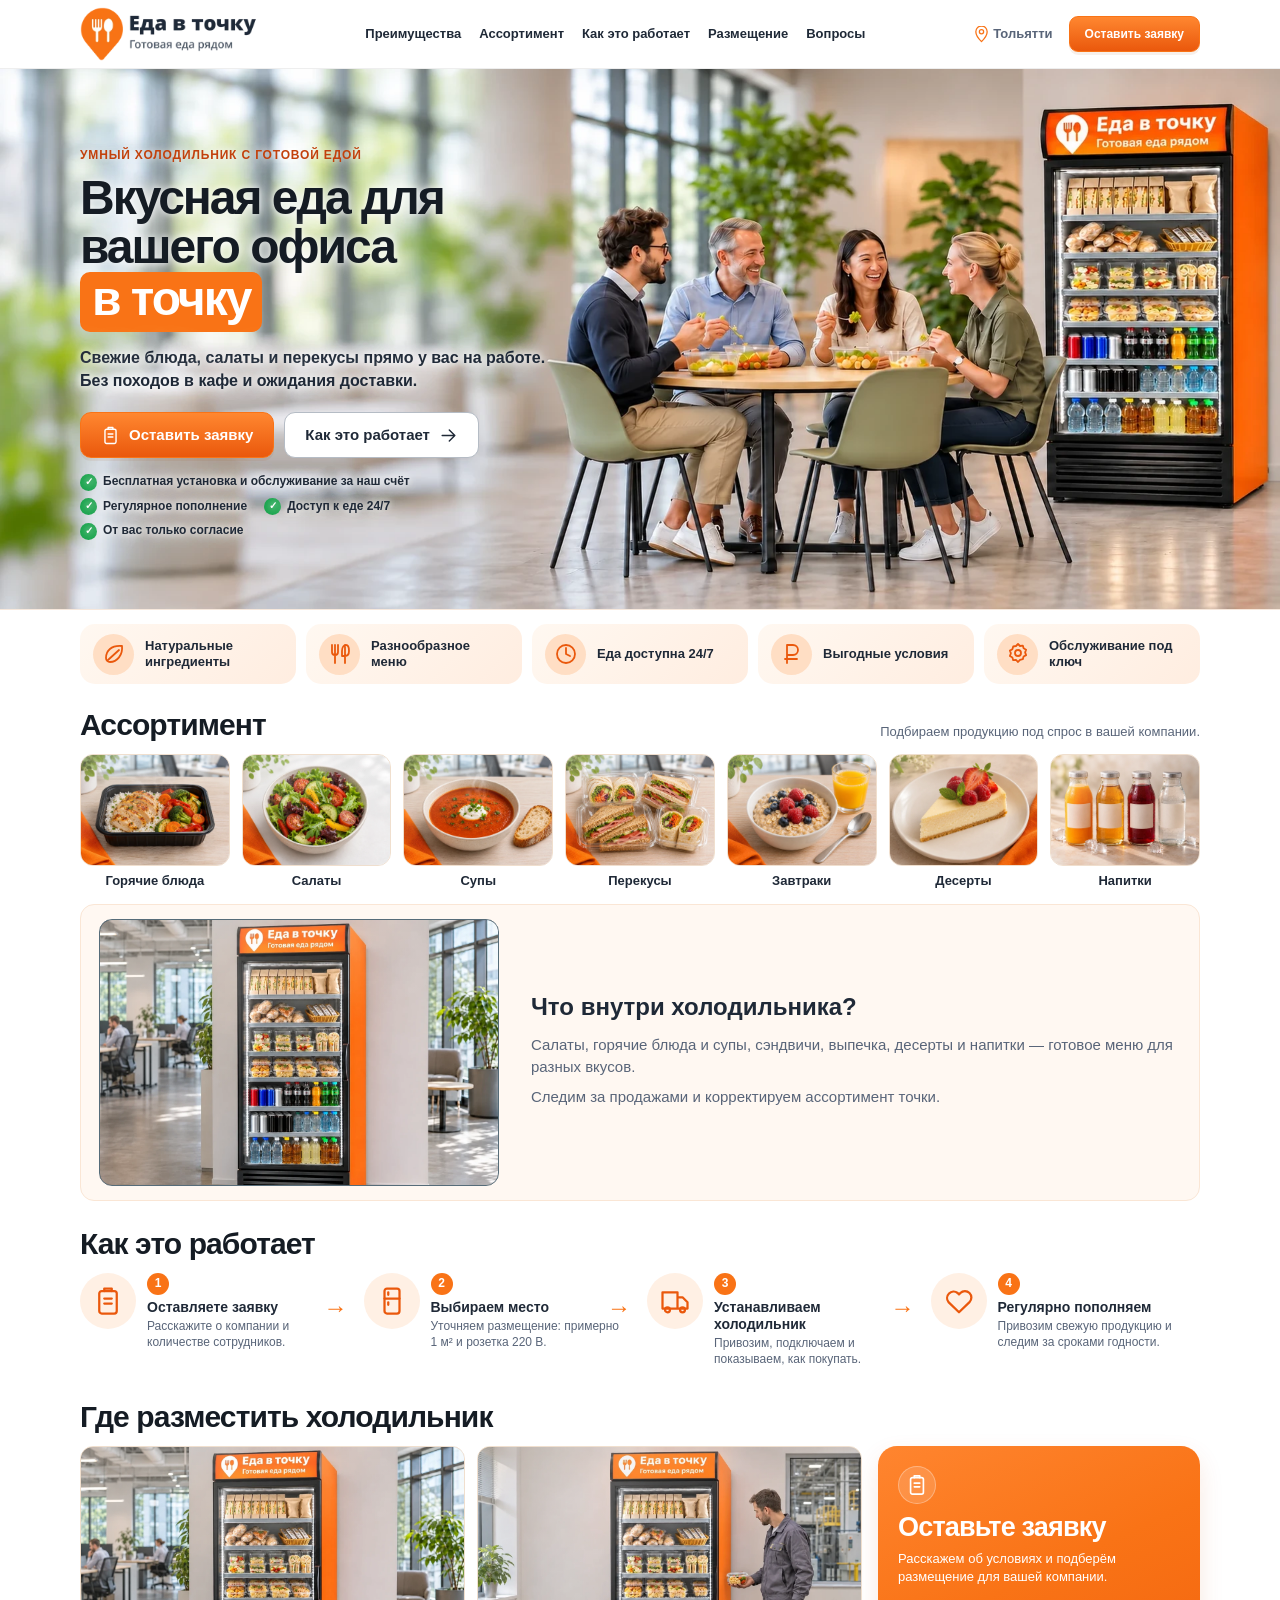
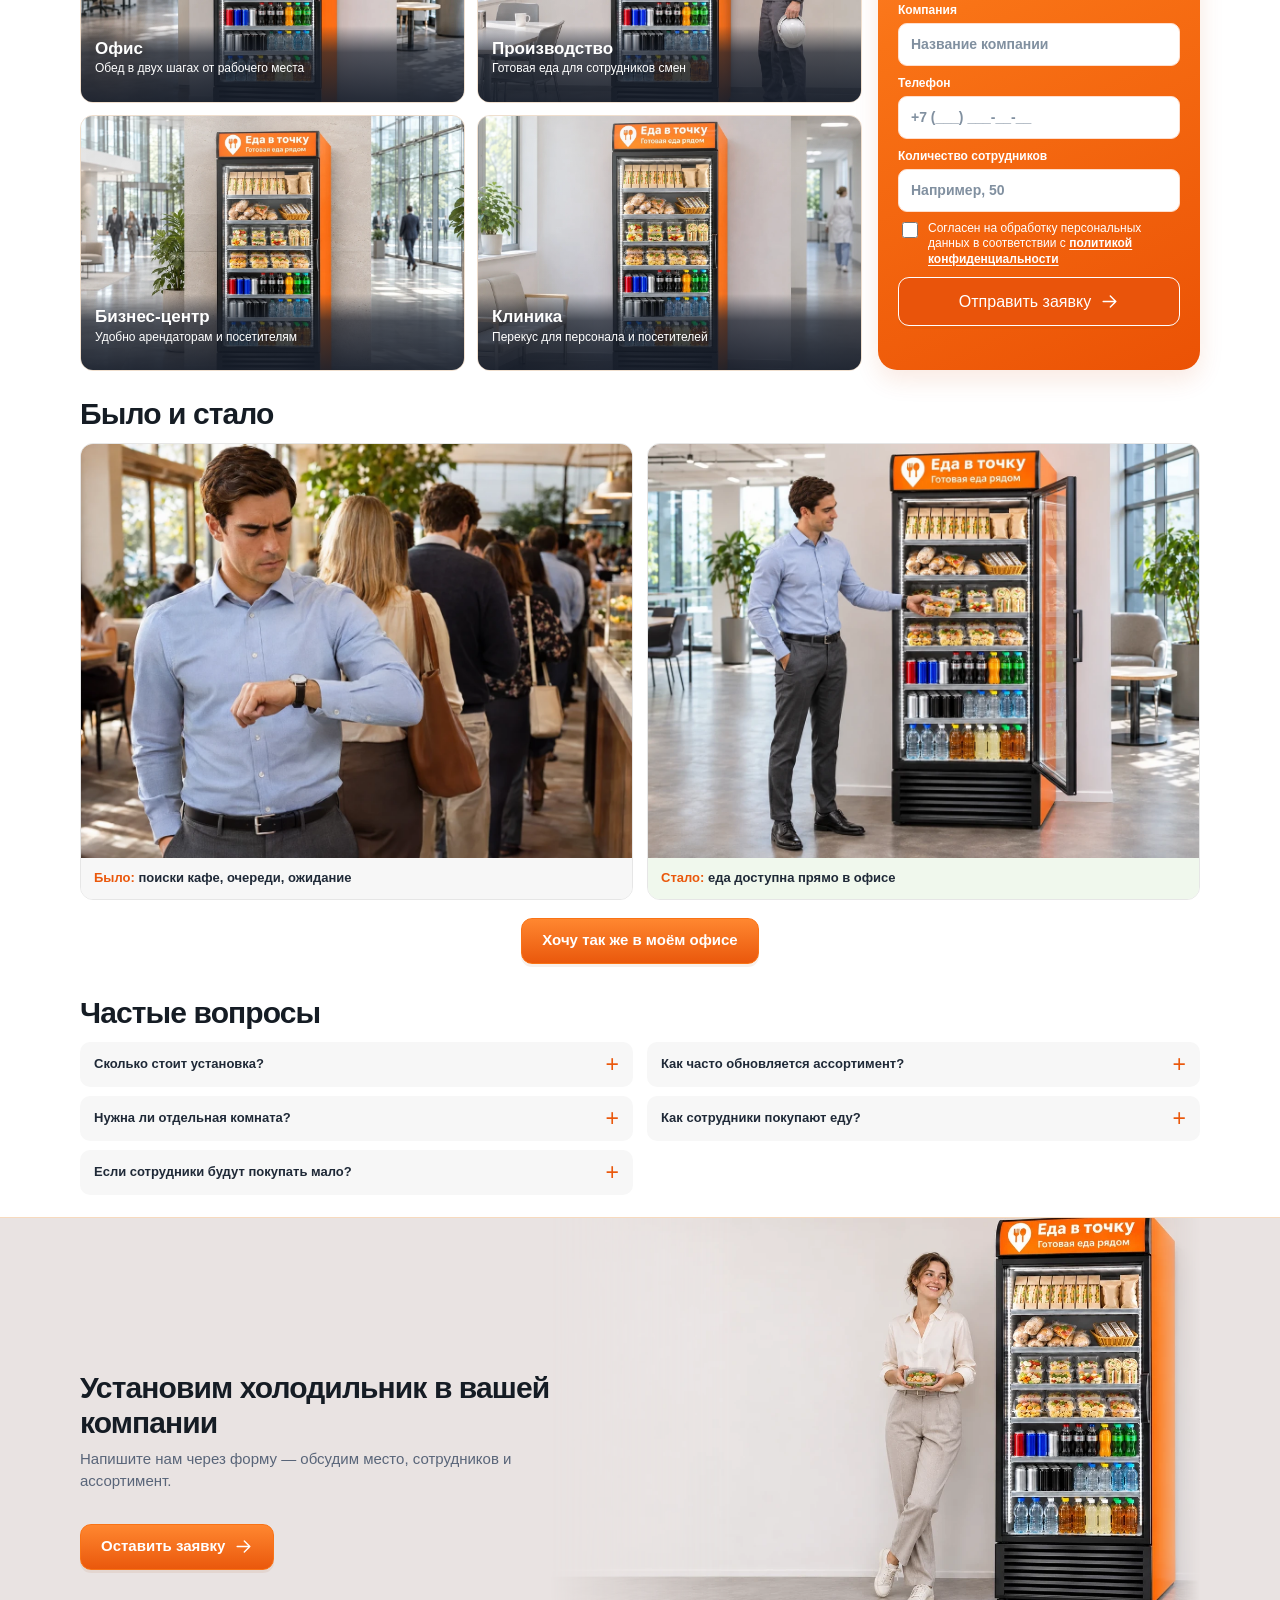
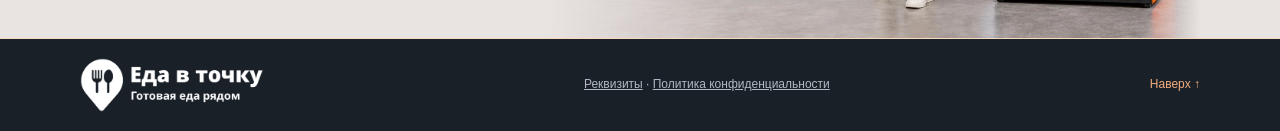
==== commit 677e8300: "Счётчик Яндекс.Метрики, цель lead_sent, правка политики конфиденциальности Co-Authored-By: Claude So" ====
--- a/index.html
+++ b/index.html
@@ -22,6 +22,19 @@
   <script type="application/ld+json">{"@context":"https://schema.org","@type":"Organization","name":"Еда в точку","url":"https://eda-v-tochku.ru/","logo":"https://eda-v-tochku.ru/favicon.png","description":"Умные холодильники с готовой едой для офисов: установка, пополнение и обслуживание.","areaServed":{"@type":"City","name":"Тольятти"}}</script>
   <link rel="icon" type="image/png" href="favicon.png">
   <link rel="stylesheet" href="landing.css">
+  <!-- Yandex.Metrika counter -->
+  <script type="text/javascript">
+    (function(m,e,t,r,i,k,a){
+        m[i]=m[i]||function(){(m[i].a=m[i].a||[]).push(arguments)};
+        m[i].l=1*new Date();
+        for (var j = 0; j < document.scripts.length; j++) {if (document.scripts[j].src === r) { return; }}
+        k=e.createElement(t),a=e.getElementsByTagName(t)[0],k.async=1,k.src=r,a.parentNode.insertBefore(k,a)
+    })(window, document,'script','https://mc.yandex.ru/metrika/tag.js?id=114285895', 'ym');
+
+    ym(114285895, 'init', {ssr:true, webvisor:true, clickmap:true, ecommerce:"dataLayer", referrer: document.referrer, url: location.href, accurateTrackBounce:true, trackLinks:true});
+  </script>
+  <noscript><div><img src="https://mc.yandex.ru/watch/114285895" style="position:absolute; left:-9999px;" alt=""></div></noscript>
+  <!-- /Yandex.Metrika counter -->
 </head>
 <body class="lp" id="top">
   <a class="lp-skip" href="#content">К содержимому</a>
@@ -170,6 +183,7 @@
           if (result.ok) {
             form.reset();
             say('Спасибо! Заявка отправлена. Свяжемся с вами в рабочее время.', 'ok');
+            if (window.ym) { ym(114285895, 'reachGoal', 'lead_sent'); }
           } else {
             say(result.data && result.data.errors ? 'Проверьте поля формы.' : 'Не удалось отправить заявку. Попробуйте позже.', 'error');
           }
